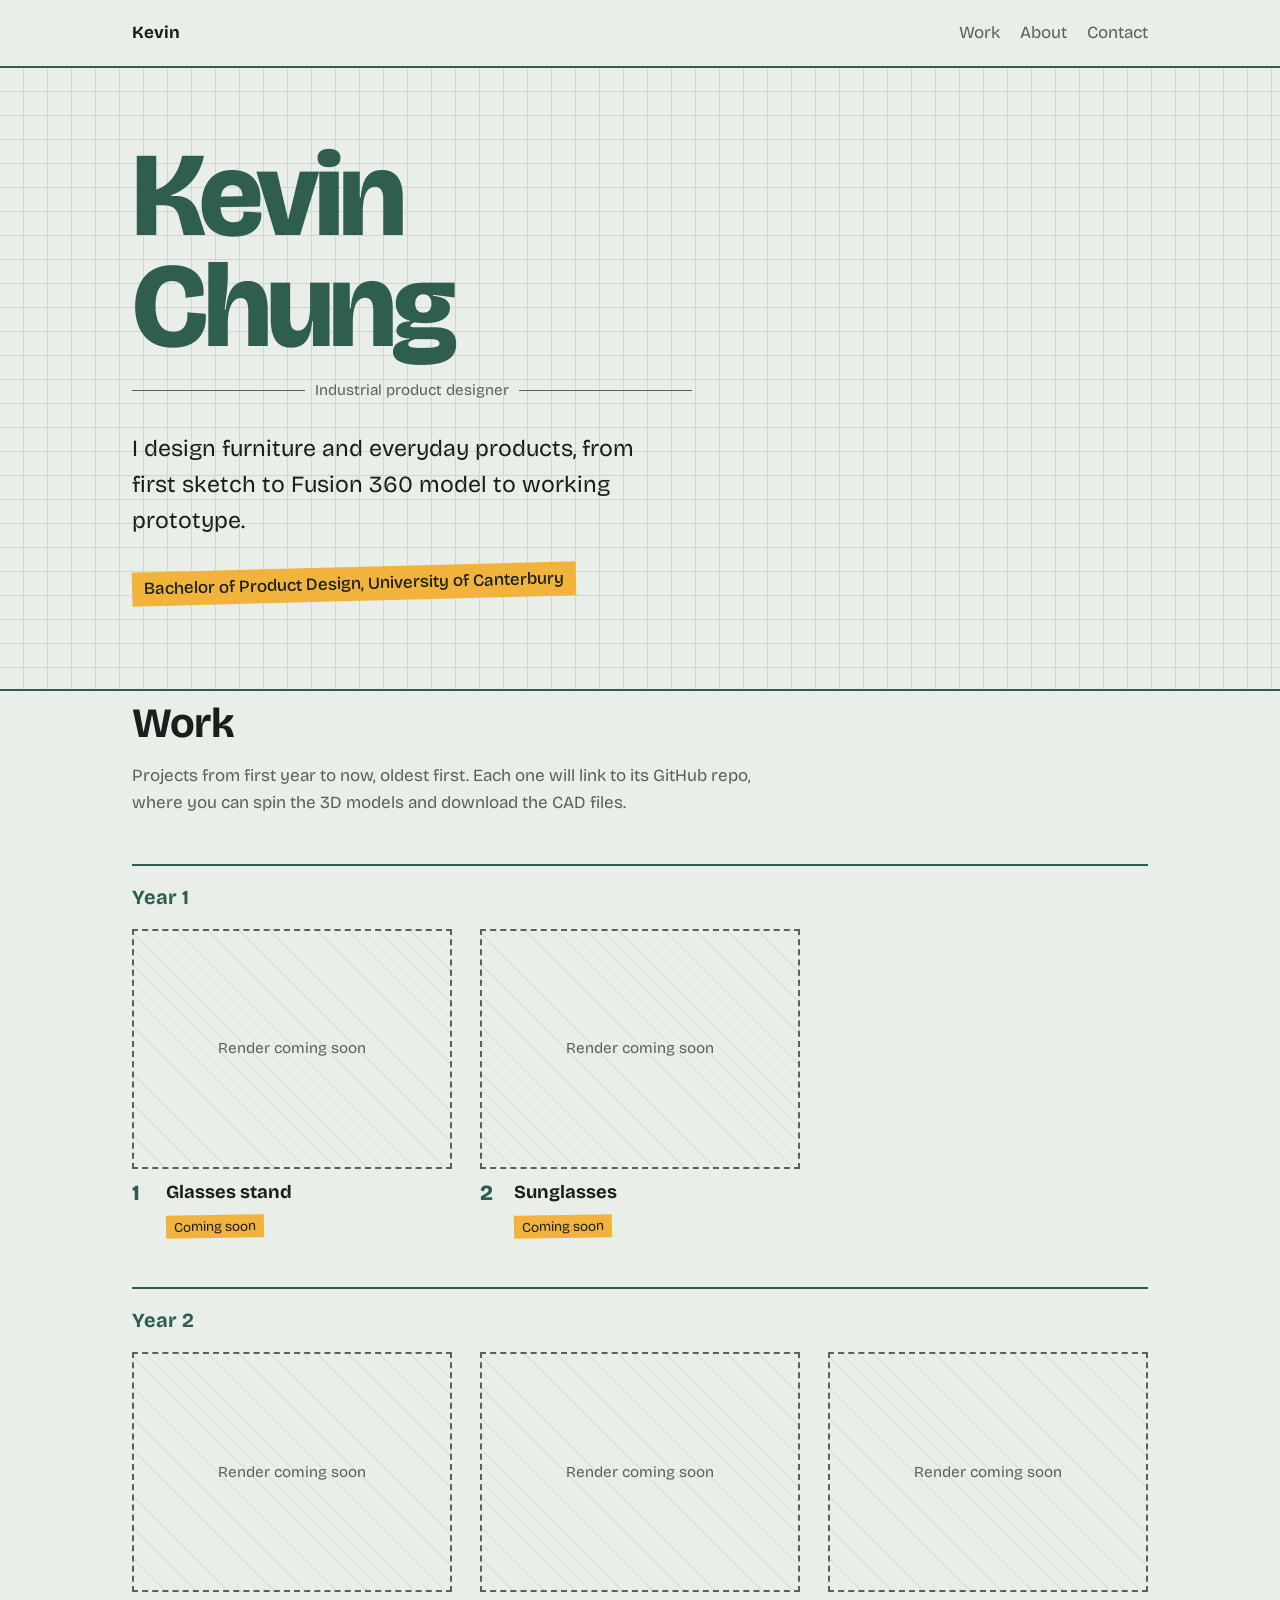
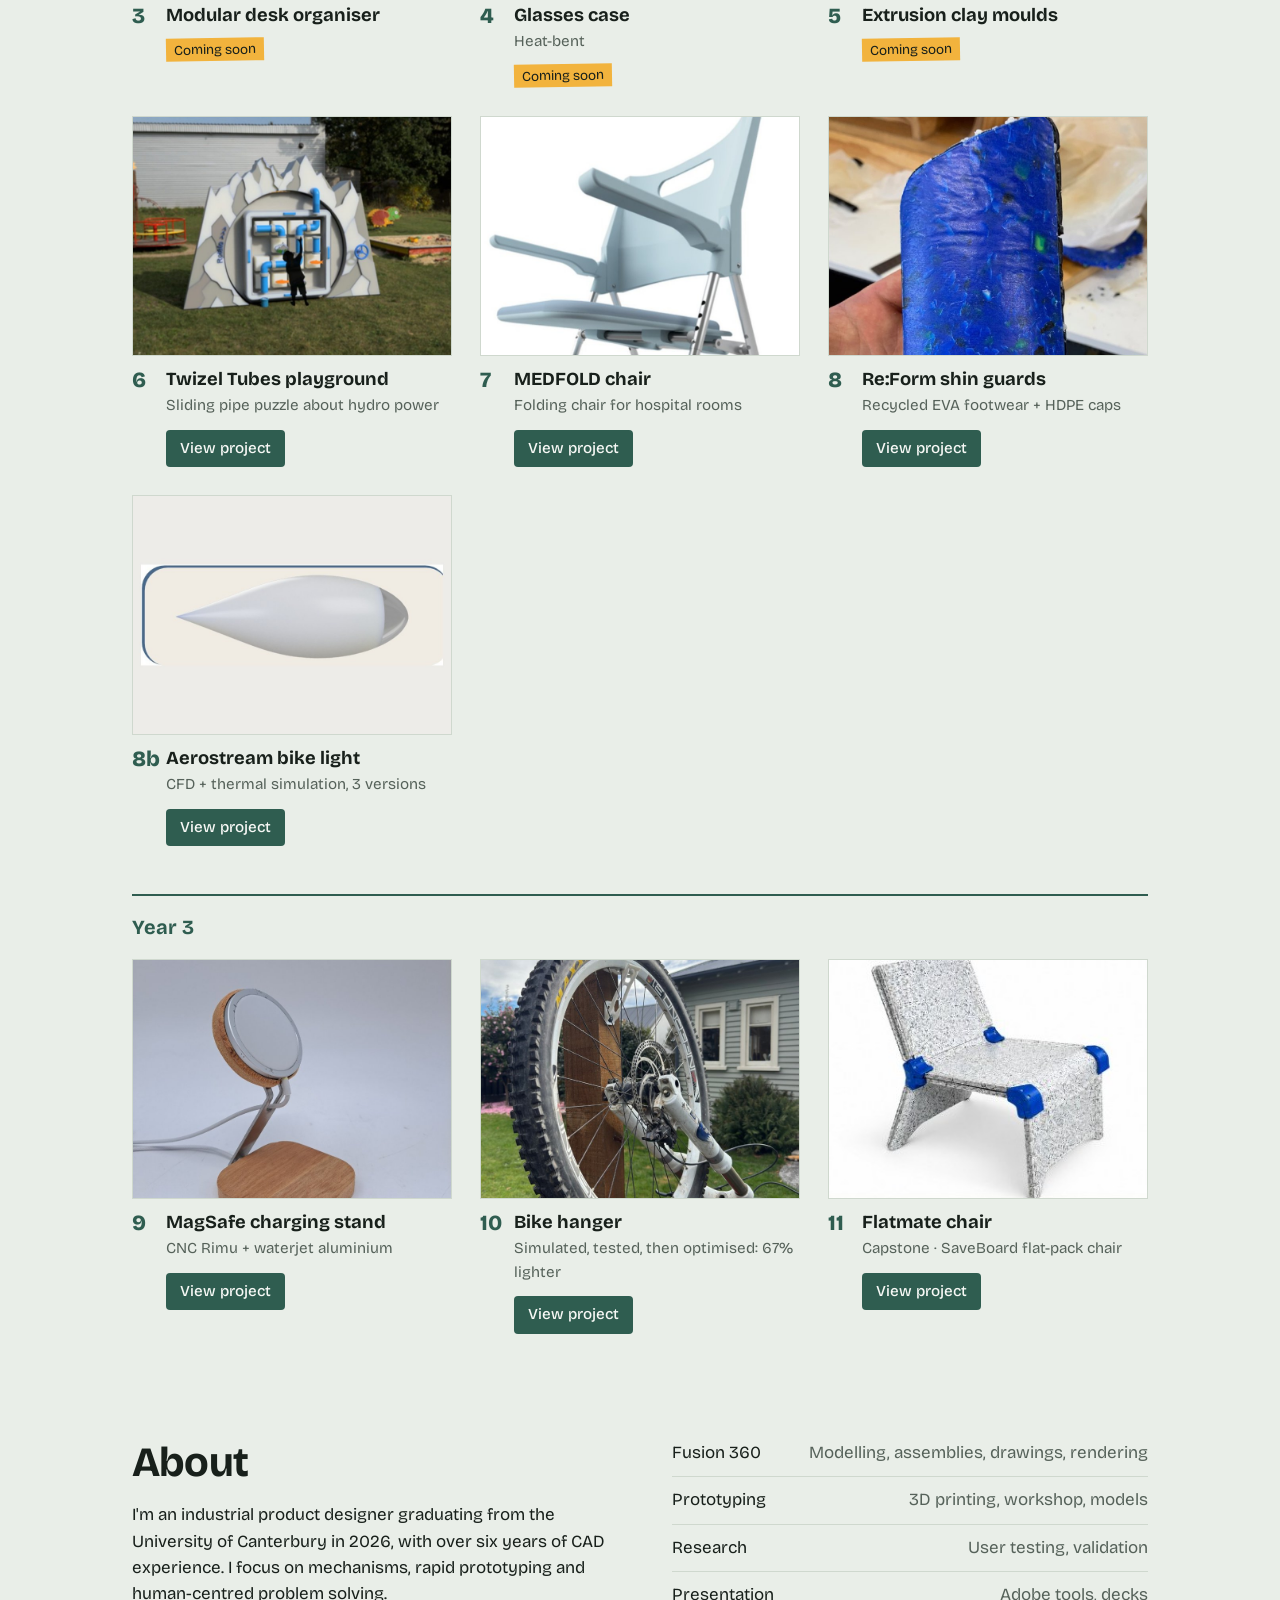
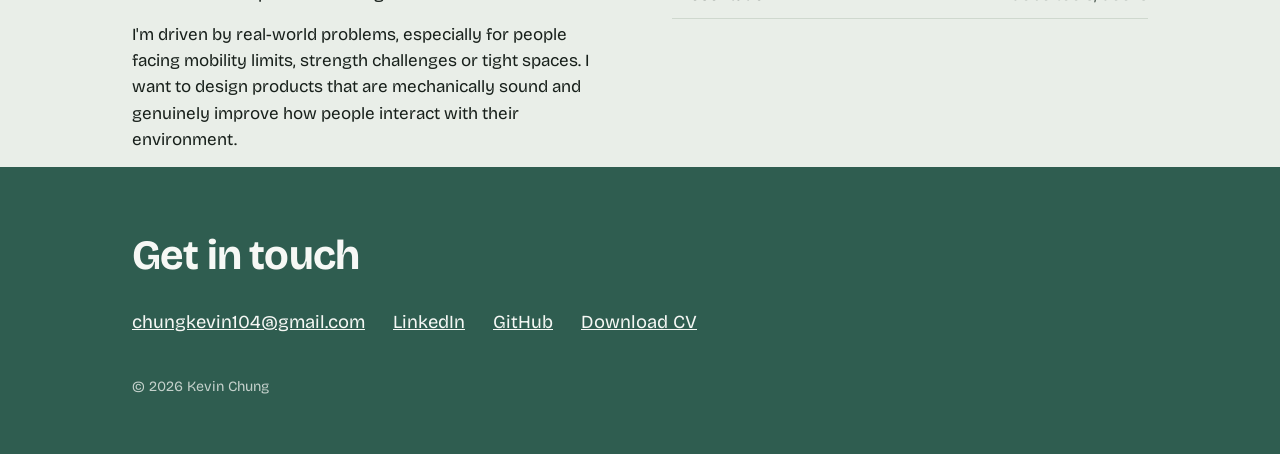
==== index.html @ 7829ff78 "Add Twizel Tubes playground project page Co-Authored-By: Claude Opus 5.5 <noreply@anthropic.com> Cla" ====
<!doctype html>
<html lang="en">
<head>
<meta charset="utf-8">
<meta name="viewport" content="width=device-width, initial-scale=1">
<title>Kevin — Product Design</title>
<meta name="description" content="Product design portfolio: furniture, prototyping and CAD work in Fusion 360.">
<link rel="preconnect" href="https://fonts.googleapis.com">
<link rel="preconnect" href="https://fonts.gstatic.com" crossorigin>
<link href="https://fonts.googleapis.com/css2?family=Bricolage+Grotesque:opsz,wght@12..96,400;12..96,500;12..96,700;12..96,800&display=swap" rel="stylesheet">
<style>
  :root {
    --mat: #e9eee8;        /* cutting-mat paper */
    --grid: #cfd8ce;       /* grid lines */
    --ink: #18201b;        /* text */
    --muted: #56625a;      /* secondary text */
    --green: #2f5d50;      /* cutting-mat green */
    --tape: #f2b33d;       /* masking-tape yellow */
    --surface: #f6f8f5;
  }
  @media (prefers-color-scheme: dark) {
    :root:not([data-theme="light"]) {
      --mat: #141a16; --grid: #253029; --ink: #e8eee8; --muted: #9aa89f;
      --green: #7fb8a5; --tape: #f2b33d; --surface: #1b231e;
    }
  }
  * { box-sizing: border-box; }
  html { scroll-behavior: smooth; }
  @media (prefers-reduced-motion: reduce) { html { scroll-behavior: auto; } }
  body {
    margin: 0; background: var(--mat); color: var(--ink);
    font-family: "Bricolage Grotesque", system-ui, sans-serif;
    font-size: 1.0625rem; line-height: 1.55;
  }
  a { color: inherit; }
  a:focus-visible { outline: 3px solid var(--tape); outline-offset: 3px; border-radius: 2px; }
  .wrap { max-width: 1080px; margin: 0 auto; padding: 0 16px; }
  @media (min-width: 700px) { .wrap { padding: 0 32px; } }

  /* Nav */
  nav { display: flex; justify-content: space-between; align-items: center; padding: 20px 0; }
  nav .name { font-weight: 700; text-decoration: none; }
  nav ul { list-style: none; display: flex; gap: 20px; margin: 0; padding: 0; }
  nav ul a { text-decoration: none; color: var(--muted); }
  nav ul a:hover { color: var(--ink); }

  /* Hero: the cutting mat */
  .hero {
    position: relative; padding: 72px 0 88px;
    background-image:
      linear-gradient(var(--grid) 1px, transparent 1px),
      linear-gradient(90deg, var(--grid) 1px, transparent 1px);
    background-size: 24px 24px;
    background-position: -1px -1px;
    border-block: 2px solid var(--green);
  }
  .hero h1 {
    font-size: clamp(3rem, 11vw, 7.5rem); font-weight: 800;
    line-height: .92; letter-spacing: -0.035em; margin: 0;
    color: var(--green);
  }
  .dim {
    display: flex; align-items: center; gap: 10px; margin: 18px 0 28px;
    color: var(--muted); font-size: .95rem; max-width: 560px;
  }
  .dim::before, .dim::after { content: ""; flex: 1; height: 1px; background: var(--muted); }
  .dim span { white-space: nowrap; }
  .hero p.lede { font-size: clamp(1.15rem, 2.4vw, 1.45rem); max-width: 34ch; margin: 0; }
  .tape {
    display: inline-block; background: var(--tape); color: #18201b;
    padding: 4px 12px; transform: rotate(-1.5deg); font-weight: 500;
    margin-top: 28px;
  }

  /* Projects */
  main > section { padding: 72px 0; }
  #about { padding-top: 96px; }
  h2 { font-size: clamp(1.8rem, 4vw, 2.6rem); letter-spacing: -0.02em; margin: 0 0 8px; }
  .intro { color: var(--muted); margin: 0 0 40px; max-width: 60ch; }
  .project {
    display: grid; gap: 24px; padding: 40px 0;
    border-top: 1px solid var(--grid);
  }
  @media (min-width: 760px) {
    .project { grid-template-columns: 1.3fr 1fr; gap: 48px; align-items: center; }
    .project:nth-child(even) .shot { order: 2; }
  }
  .shot {
    aspect-ratio: 4 / 3; border: 2px dashed var(--muted);
    display: grid; place-items: center; text-align: center;
    color: var(--muted); font-size: .95rem; padding: 16px;
    background: repeating-linear-gradient(45deg, transparent 0 10px, color-mix(in srgb, var(--grid) 55%, transparent) 10px 11px);
  }
  .shot img { width: 100%; height: 100%; object-fit: cover; display: block; }
  .shot.has-img { padding: 0; border: 1px solid var(--grid); background: none; display: block; }
  .card h4 a { text-decoration: none; }
  .card h4 a:hover { text-decoration: underline; }
  .project h3 { font-size: 1.6rem; margin: 0 0 6px; letter-spacing: -0.01em; }
  .meta { color: var(--muted); margin: 0 0 14px; font-size: .95rem; }
  .project p { margin: 0 0 18px; max-width: 48ch; }
  .tags { display: flex; flex-wrap: wrap; gap: 8px; margin: 0 0 22px; padding: 0; list-style: none; }
  .tags li { border: 1px solid var(--green); color: var(--green); padding: 2px 10px; border-radius: 999px; font-size: .875rem; }
  .btn {
    display: inline-block; text-decoration: none; font-weight: 500;
    background: var(--green); color: var(--surface); padding: 10px 18px; border-radius: 4px;
  }
  .btn:hover { filter: brightness(1.1); }

  /* Project grid */
  .year { font-size: 1.25rem; margin: 48px 0 16px; padding-top: 16px; border-top: 2px solid var(--green); color: var(--green); }
  .grid { display: grid; gap: 28px; grid-template-columns: repeat(auto-fill, minmax(240px, 1fr)); }
  .card .shot { aspect-ratio: 4 / 3; }
  .card-body { position: relative; padding: 12px 0 0 34px; }
  .num { position: absolute; left: 0; top: 12px; font-weight: 800; font-size: 1.35rem; line-height: 1.2; color: var(--green); }
  .card h4 { margin: 0; font-size: 1.15rem; line-height: 1.3; }
  .note { margin: 2px 0 0; color: var(--muted); font-size: .95rem; }
  .soon { display: inline-block; margin-top: 10px; font-size: .85rem; background: var(--tape); color: #18201b; padding: 1px 8px; transform: rotate(-1deg); }
  .card .btn { margin-top: 12px; padding: 7px 14px; font-size: .95rem; }

  /* About + contact */
  .about { display: grid; gap: 32px; }
  @media (min-width: 760px) { .about { grid-template-columns: 1fr 1fr; gap: 64px; } }
  .about p { max-width: 52ch; margin: 0 0 14px; }
  .skills { list-style: none; padding: 0; margin: 0; }
  .skills li { padding: 10px 0; border-bottom: 1px solid var(--grid); display: flex; justify-content: space-between; gap: 16px; }
  .skills li span:last-child { color: var(--muted); text-align: right; }
  footer { background: var(--green); color: var(--surface); padding: 56px 0; }
  footer h2 { color: var(--surface); }
  footer ul { list-style: none; padding: 0; margin: 20px 0 0; display: flex; flex-wrap: wrap; gap: 12px 28px; font-size: 1.15rem; }
  footer small { display: block; margin-top: 40px; opacity: .75; }
</style>
</head>
<body>

<header class="wrap">
  <nav aria-label="Main">
    <a class="name" href="#">Kevin</a>
    <ul>
      <li><a href="#work">Work</a></li>
      <li><a href="#about">About</a></li>
      <li><a href="#contact">Contact</a></li>
    </ul>
  </nav>
</header>

<div class="hero">
  <div class="wrap">
    <h1>Kevin<br>Chung</h1>
    <div class="dim" aria-hidden="true"><span>Industrial product designer</span></div>
    <p class="lede">I design furniture and everyday products, from first sketch to Fusion 360 model to working prototype.</p>
    <span class="tape">Bachelor of Product Design, University of Canterbury</span>
  </div>
</div>

<main>
  <section id="work" class="wrap">
    <h2>Work</h2>
    <p class="intro">Projects from first year to now, oldest first. Each one will link to its GitHub repo, where you can spin the 3D models and download the CAD files.</p>

    <h3 class="year">Year 1</h3>
    <div class="grid">
      <!-- Project 1: when ready, swap the placeholder for <img src="images/1.jpg" alt="..."> and the "soon" span for <a class="btn" href="https://github.com/leangymfusion/REPO">View on GitHub</a> -->
      <article class="card">
        <div class="shot">Render coming soon</div>
        <div class="card-body">
          <span class="num">1</span>
          <h4>Glasses stand</h4>
          <span class="soon">Coming soon</span>
        </div>
      </article>
      <!-- Project 2: when ready, swap the placeholder for <img src="images/2.jpg" alt="..."> and the "soon" span for <a class="btn" href="https://github.com/leangymfusion/REPO">View on GitHub</a> -->
      <article class="card">
        <div class="shot">Render coming soon</div>
        <div class="card-body">
          <span class="num">2</span>
          <h4>Sunglasses</h4>
          <span class="soon">Coming soon</span>
        </div>
      </article>
    </div>

    <h3 class="year">Year 2</h3>
    <div class="grid">
      <!-- Project 3: when ready, swap the placeholder for <img src="images/3.jpg" alt="..."> and the "soon" span for <a class="btn" href="https://github.com/leangymfusion/REPO">View on GitHub</a> -->
      <article class="card">
        <div class="shot">Render coming soon</div>
        <div class="card-body">
          <span class="num">3</span>
          <h4>Modular desk organiser</h4>
          <span class="soon">Coming soon</span>
        </div>
      </article>
      <!-- Project 4: when ready, swap the placeholder for <img src="images/4.jpg" alt="..."> and the "soon" span for <a class="btn" href="https://github.com/leangymfusion/REPO">View on GitHub</a> -->
      <article class="card">
        <div class="shot">Render coming soon</div>
        <div class="card-body">
          <span class="num">4</span>
          <h4>Glasses case</h4>
          <p class="note">Heat-bent</p>
          <span class="soon">Coming soon</span>
        </div>
      </article>
      <!-- Project 5: when ready, swap the placeholder for <img src="images/5.jpg" alt="..."> and the "soon" span for <a class="btn" href="https://github.com/leangymfusion/REPO">View on GitHub</a> -->
      <article class="card">
        <div class="shot">Render coming soon</div>
        <div class="card-body">
          <span class="num">5</span>
          <h4>Extrusion clay moulds</h4>
          <span class="soon">Coming soon</span>
        </div>
      </article>
      <!-- Project 6: when ready, swap the placeholder for <img src="images/6.jpg" alt="..."> and the "soon" span for <a class="btn" href="https://github.com/leangymfusion/REPO">View on GitHub</a> -->
      <article class="card">
        <a class="shot has-img" href="projects/playground/"><img src="projects/playground/images/card.jpg" alt="Twizel Tubes playground puzzle render" loading="lazy"></a>
        <div class="card-body">
          <span class="num">6</span>
          <h4><a href="projects/playground/">Twizel Tubes playground</a></h4>
          <p class="note">Sliding pipe puzzle about hydro power</p>
          <a class="btn" href="projects/playground/">View project</a>
        </div>
      </article>
      <!-- Project 7: when ready, swap the placeholder for <img src="images/7.jpg" alt="..."> and the "soon" span for <a class="btn" href="https://github.com/leangymfusion/REPO">View on GitHub</a> -->
      <article class="card">
        <a class="shot has-img" href="projects/medfold/"><img src="projects/medfold/images/card.jpg" alt="MEDFOLD folding chair render" loading="lazy"></a>
        <div class="card-body">
          <span class="num">7</span>
          <h4><a href="projects/medfold/">MEDFOLD chair</a></h4>
          <p class="note">Folding chair for hospital rooms</p>
          <a class="btn" href="projects/medfold/">View project</a>
        </div>
      </article>
      <!-- Project 8: when ready, swap the placeholder for <img src="images/8.jpg" alt="..."> and the "soon" span for <a class="btn" href="https://github.com/leangymfusion/REPO">View on GitHub</a> -->
      <article class="card">
        <a class="shot has-img" href="projects/shin-guards/"><img src="projects/shin-guards/images/card.jpg" alt="Recycled HDPE and EVA shin guard" loading="lazy"></a>
        <div class="card-body">
          <span class="num">8</span>
          <h4><a href="projects/shin-guards/">Re:Form shin guards</a></h4>
          <p class="note">Recycled EVA footwear + HDPE caps</p>
          <a class="btn" href="projects/shin-guards/">View project</a>
        </div>
      </article>
      <article class="card">
        <a class="shot has-img" href="projects/bike-light/"><img src="projects/bike-light/images/card.jpg" alt="Aerostream teardrop bike light render" loading="lazy"></a>
        <div class="card-body">
          <span class="num">8b</span>
          <h4><a href="projects/bike-light/">Aerostream bike light</a></h4>
          <p class="note">CFD + thermal simulation, 3 versions</p>
          <a class="btn" href="projects/bike-light/">View project</a>
        </div>
      </article>
    </div>

    <h3 class="year">Year 3</h3>
    <div class="grid">
      <!-- Project 9: when ready, swap the placeholder for <img src="images/9.jpg" alt="..."> and the "soon" span for <a class="btn" href="https://github.com/leangymfusion/REPO">View on GitHub</a> -->
      <article class="card">
        <a class="shot has-img" href="projects/magsafe-charger/"><img src="projects/magsafe-charger/images/card.jpg" alt="Rimu and aluminium MagSafe charging stand" loading="lazy"></a>
        <div class="card-body">
          <span class="num">9</span>
          <h4><a href="projects/magsafe-charger/">MagSafe charging stand</a></h4>
          <p class="note">CNC Rimu + waterjet aluminium</p>
          <a class="btn" href="projects/magsafe-charger/">View project</a>
        </div>
      </article>
      <!-- Project 10: when ready, swap the placeholder for <img src="images/10.jpg" alt="..."> and the "soon" span for <a class="btn" href="https://github.com/leangymfusion/REPO">View on GitHub</a> -->
      <article class="card">
        <a class="shot has-img" href="projects/bike-hanger/"><img src="projects/bike-hanger/images/card.jpg" alt="Optimised 3D-printed bike hanger holding a mountain bike wheel" loading="lazy"></a>
        <div class="card-body">
          <span class="num">10</span>
          <h4><a href="projects/bike-hanger/">Bike hanger</a></h4>
          <p class="note">Simulated, tested, then optimised: 67% lighter</p>
          <a class="btn" href="projects/bike-hanger/">View project</a>
        </div>
      </article>
      <!-- Project 11: when ready, swap the placeholder for <img src="images/11.jpg" alt="..."> and the "soon" span for <a class="btn" href="https://github.com/leangymfusion/REPO">View on GitHub</a> -->
      <article class="card">
        <a class="shot has-img" href="projects/flatmate/"><img src="projects/flatmate/images/card.jpg" alt="Flatmate chair 3D model" loading="lazy"></a>
        <div class="card-body">
          <span class="num">11</span>
          <h4><a href="projects/flatmate/">Flatmate chair</a></h4>
          <p class="note">Capstone · SaveBoard flat-pack chair</p>
          <a class="btn" href="projects/flatmate/">View project</a>
        </div>
      </article>
    </div>
  </section>

  <section id="about" class="wrap">
    <div class="about">
      <div>
        <h2>About</h2>
        <p>I'm an industrial product designer graduating from the University of Canterbury in 2026, with over six years of CAD experience. I focus on mechanisms, rapid prototyping and human-centred problem solving.</p>
        <p>I'm driven by real-world problems, especially for people facing mobility limits, strength challenges or tight spaces. I want to design products that are mechanically sound and genuinely improve how people interact with their environment.</p>
      </div>
      <ul class="skills" aria-label="Skills">
        <li><span>Fusion 360</span><span>Modelling, assemblies, drawings, rendering</span></li>
        <li><span>Prototyping</span><span>3D printing, workshop, models</span></li>
        <li><span>Research</span><span>User testing, validation</span></li>
        <li><span>Presentation</span><span>Adobe tools, decks</span></li>
      </ul>
    </div>
  </section>
</main>

<footer id="contact">
  <div class="wrap">
    <h2>Get in touch</h2>
    <ul>
      <li><a href="mailto:chungkevin104@gmail.com">chungkevin104@gmail.com</a></li>
      <li><a href="https://www.linkedin.com/in/kevin-chung104">LinkedIn</a></li>
      <li><a href="https://github.com/leangymfusion">GitHub</a></li>
      <li><a href="cv.pdf">Download CV</a></li>
    </ul>
    <small>© 2026 Kevin Chung</small>
  </div>
</footer>

</body>
</html>
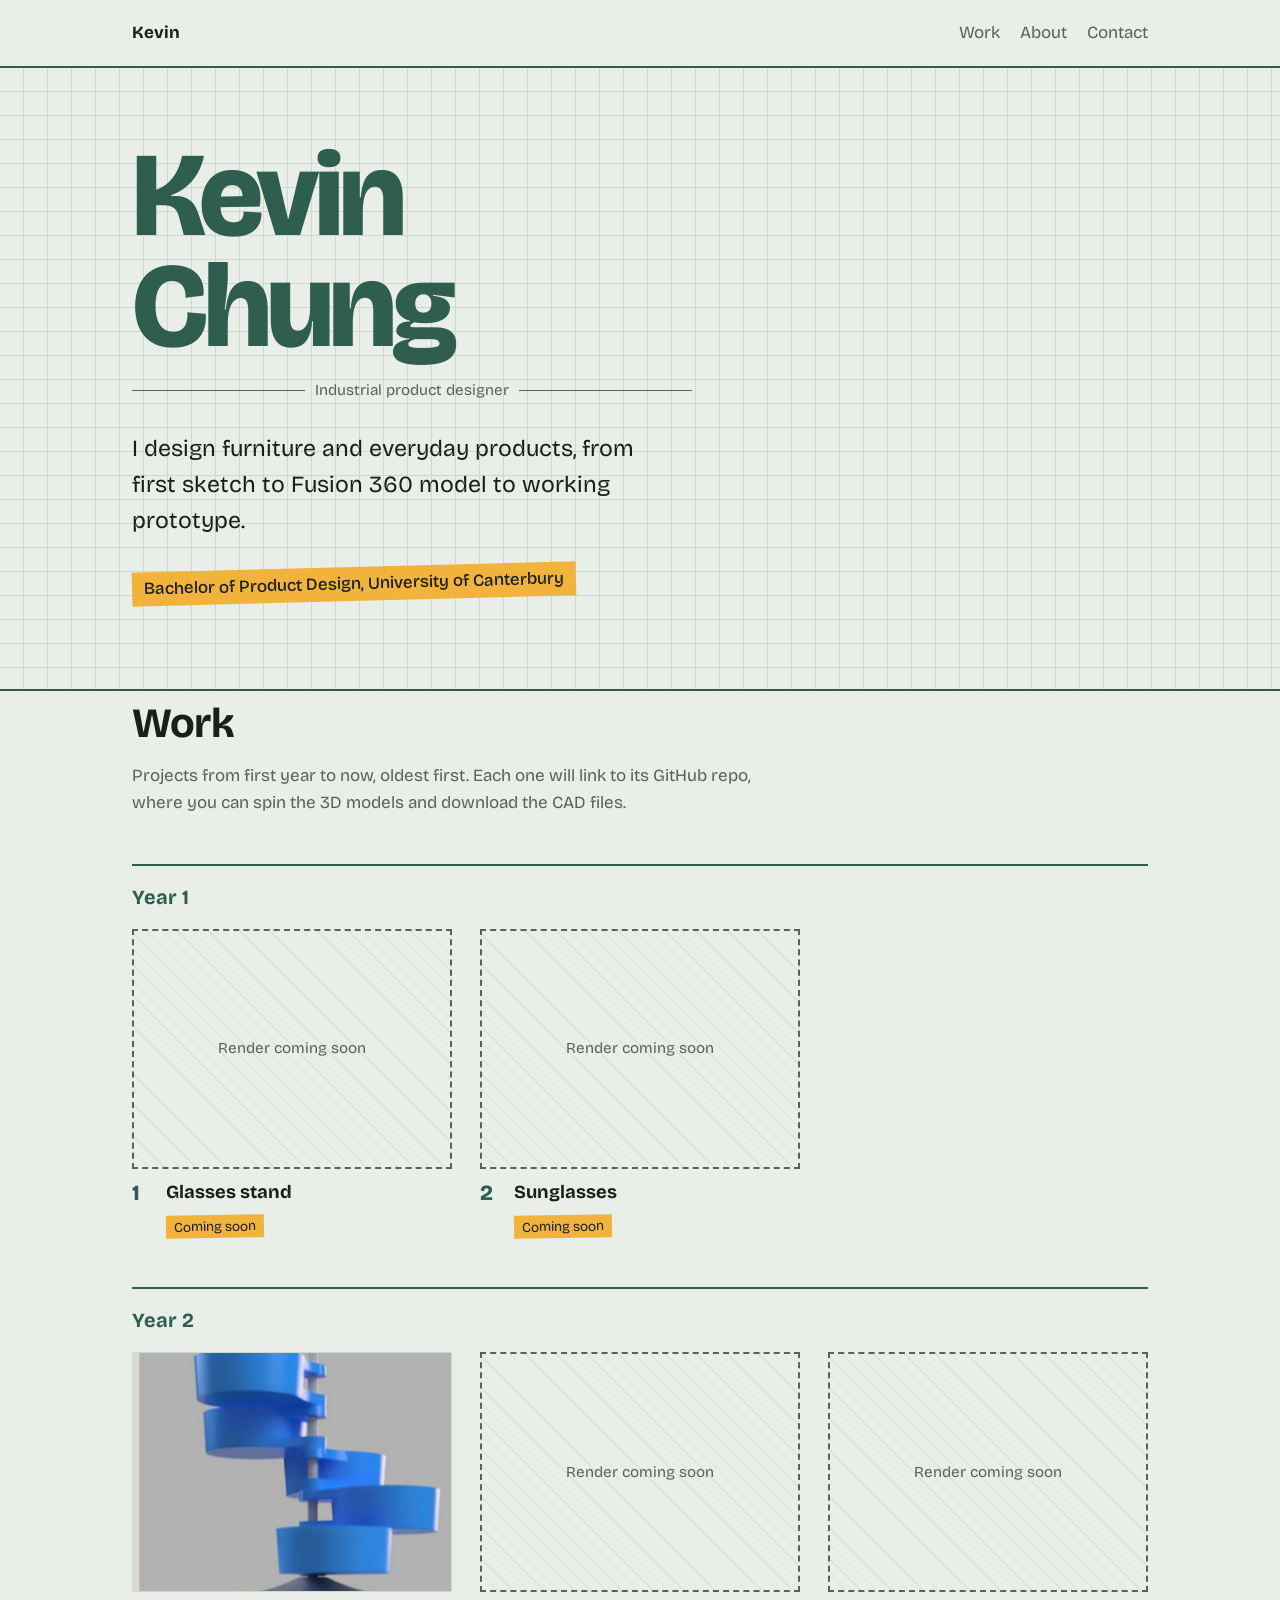
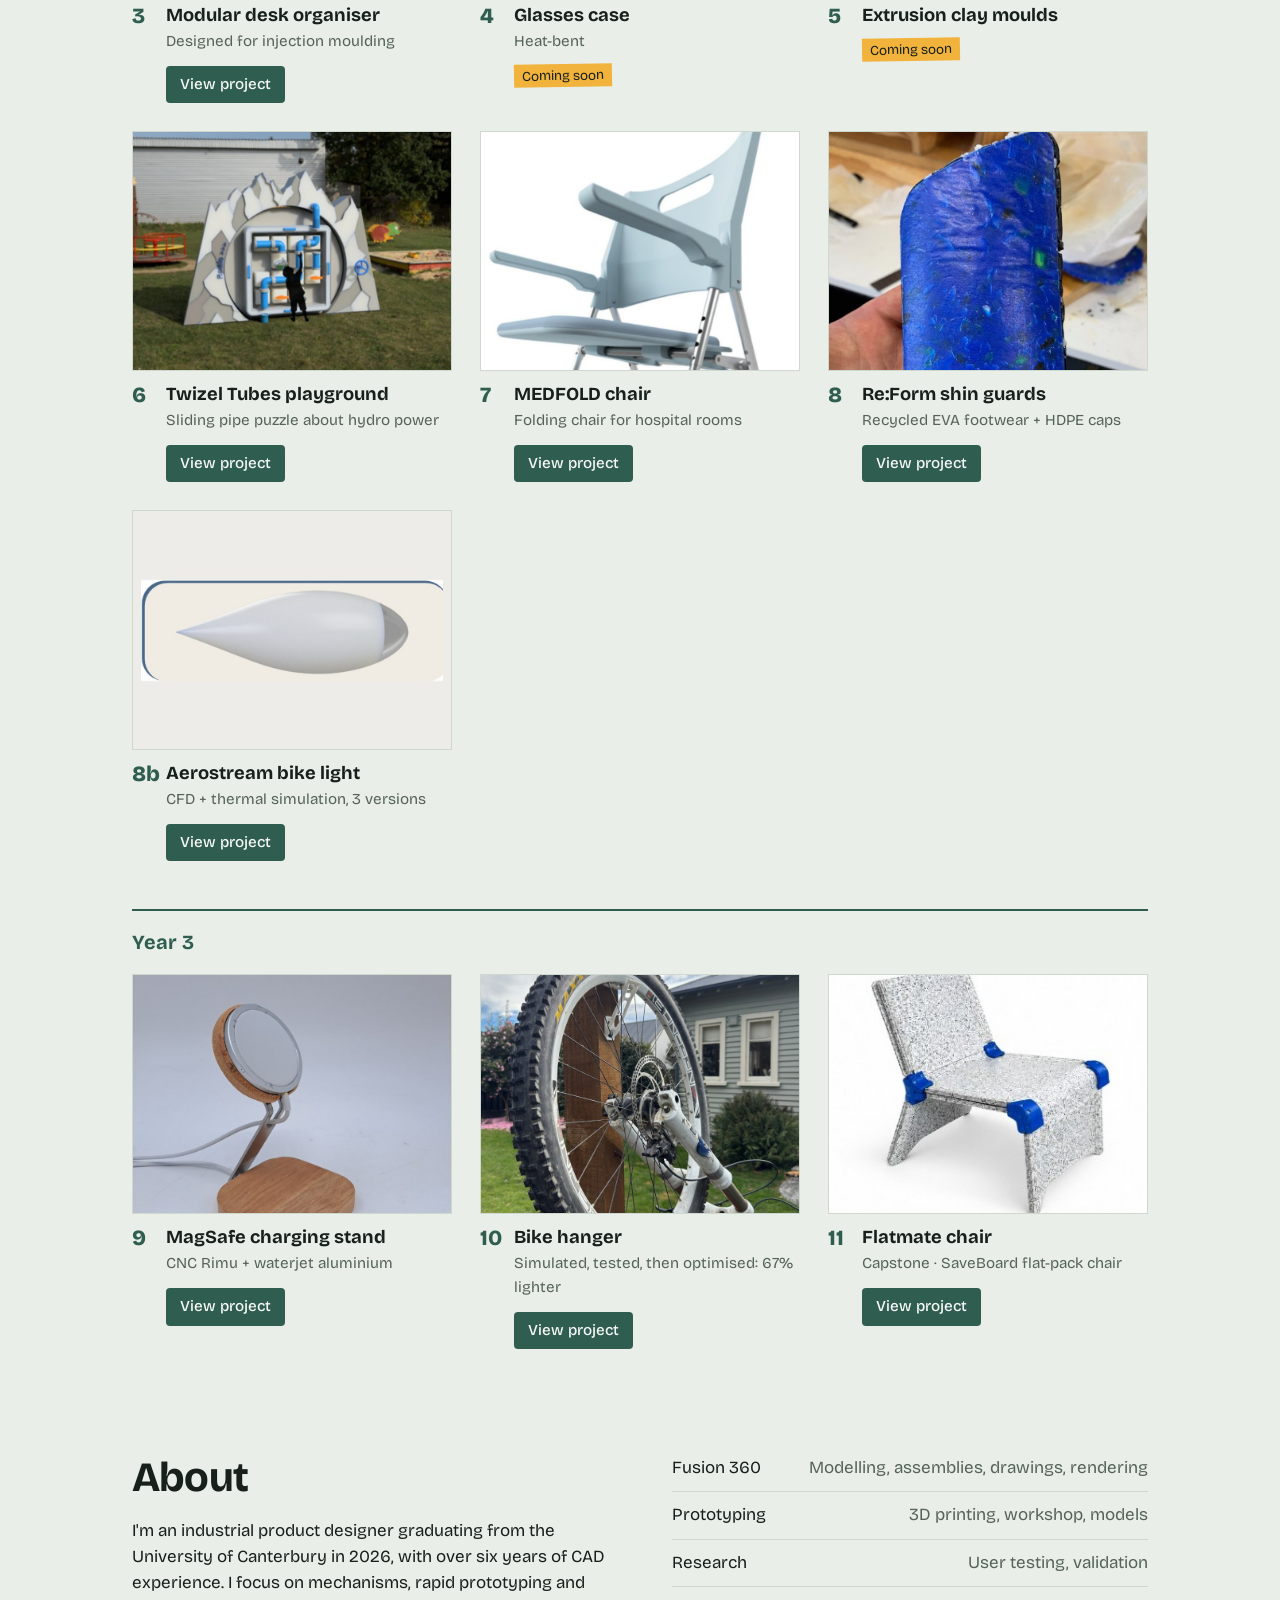
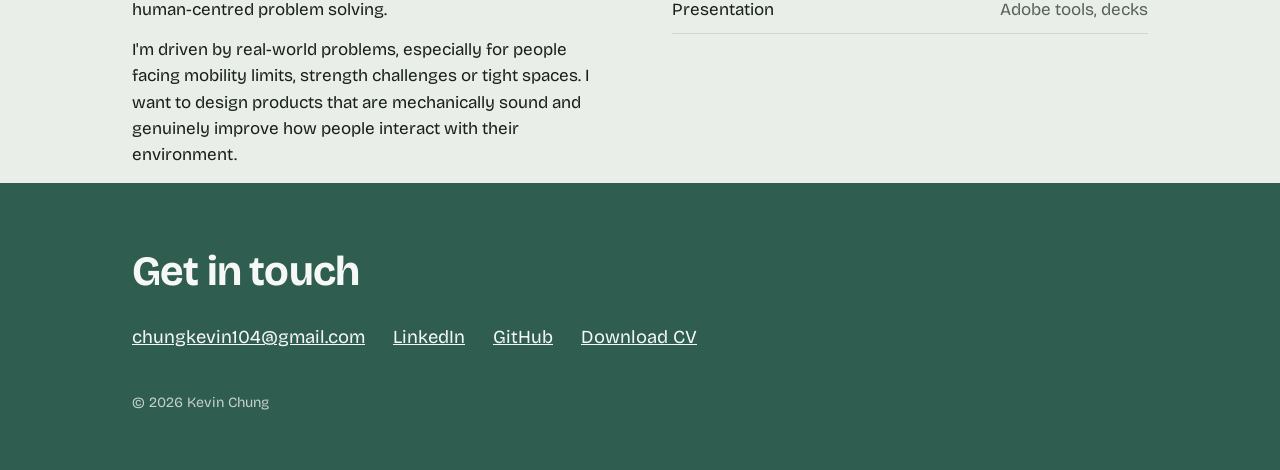
==== commit 158ff649: "Add modular desk organiser project page Co-Authored-By: Claude Opus 5.5 <noreply@anthropic.com> Clau" ====
--- a/index.html
+++ b/index.html
@@ -183,11 +183,12 @@
     <div class="grid">
       <!-- Project 3: when ready, swap the placeholder for <img src="images/3.jpg" alt="..."> and the "soon" span for <a class="btn" href="https://github.com/leangymfusion/REPO">View on GitHub</a> -->
       <article class="card">
-        <div class="shot">Render coming soon</div>
+        <a class="shot has-img" href="projects/desk-organiser/"><img src="projects/desk-organiser/images/card.jpg" alt="Blue rotating cup desk organiser render" loading="lazy"></a>
         <div class="card-body">
           <span class="num">3</span>
-          <h4>Modular desk organiser</h4>
-          <span class="soon">Coming soon</span>
+          <h4><a href="projects/desk-organiser/">Modular desk organiser</a></h4>
+          <p class="note">Designed for injection moulding</p>
+          <a class="btn" href="projects/desk-organiser/">View project</a>
         </div>
       </article>
       <!-- Project 4: when ready, swap the placeholder for <img src="images/4.jpg" alt="..."> and the "soon" span for <a class="btn" href="https://github.com/leangymfusion/REPO">View on GitHub</a> -->
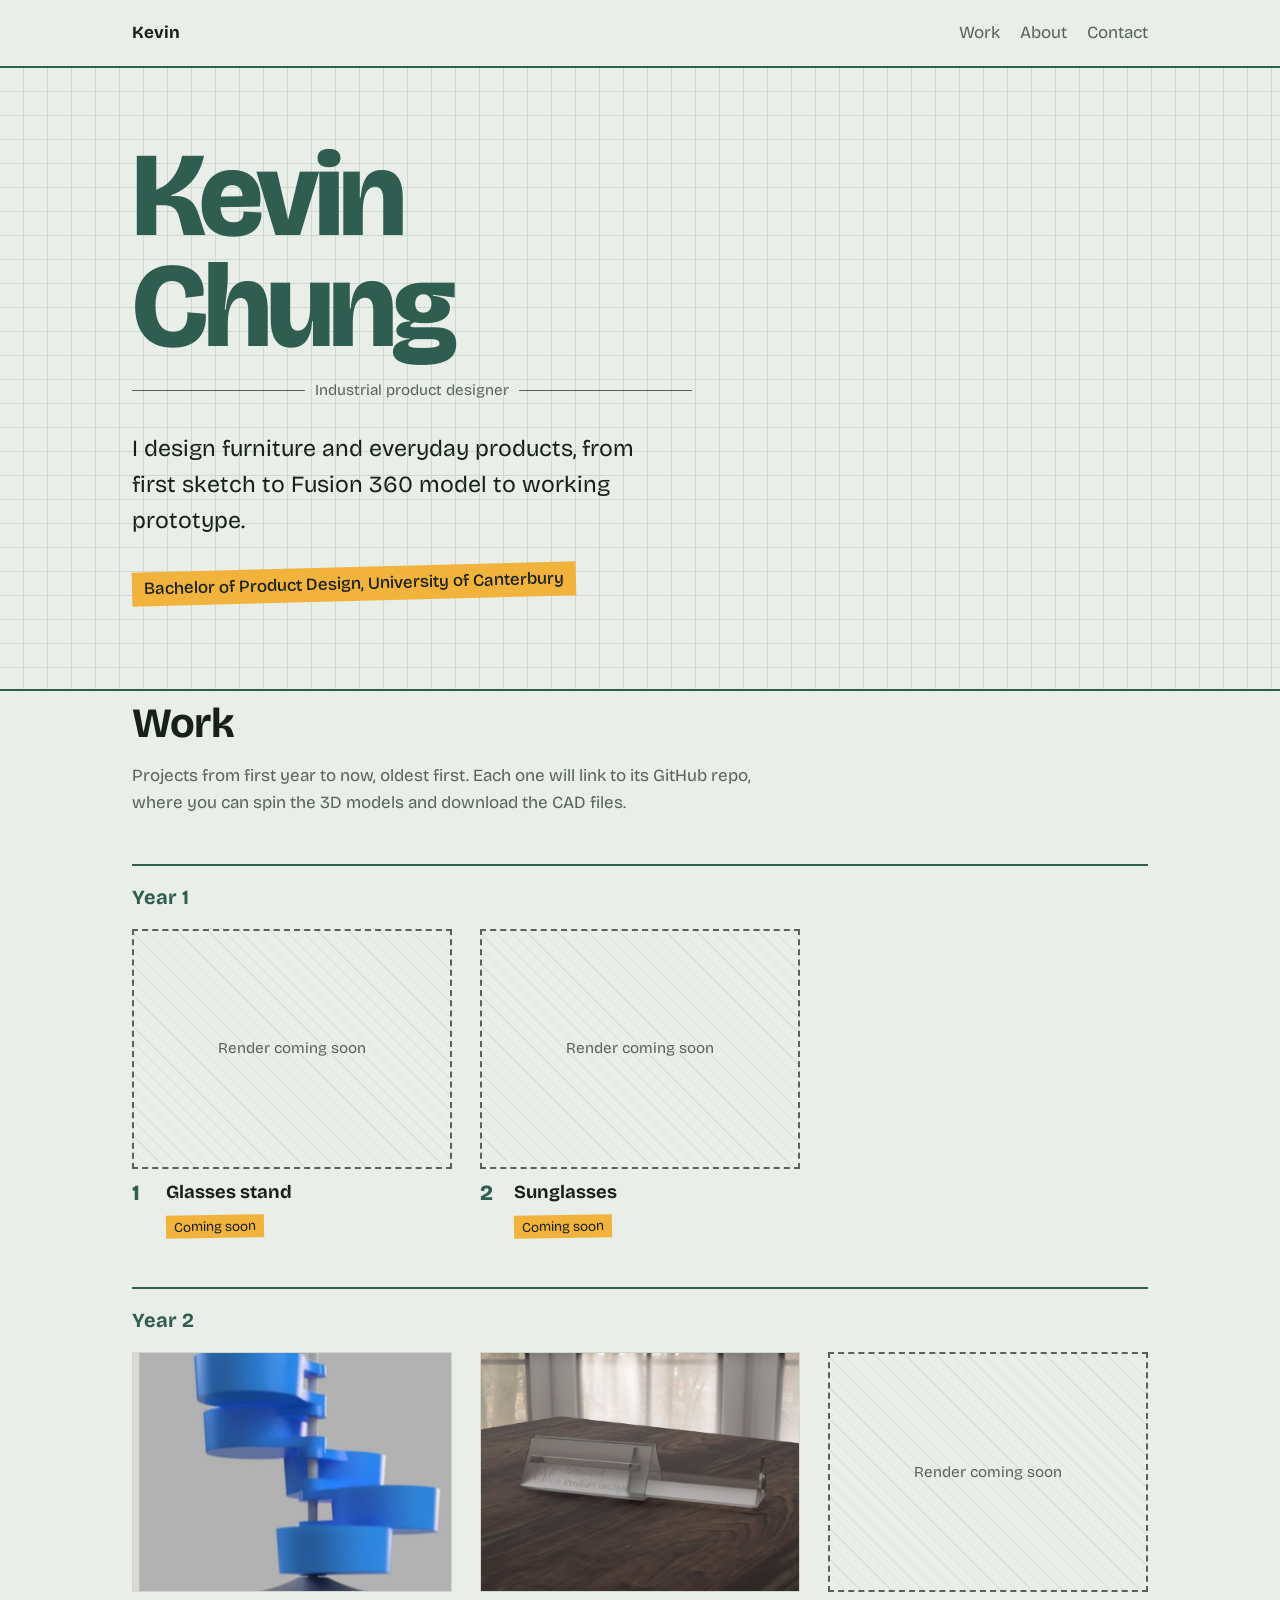
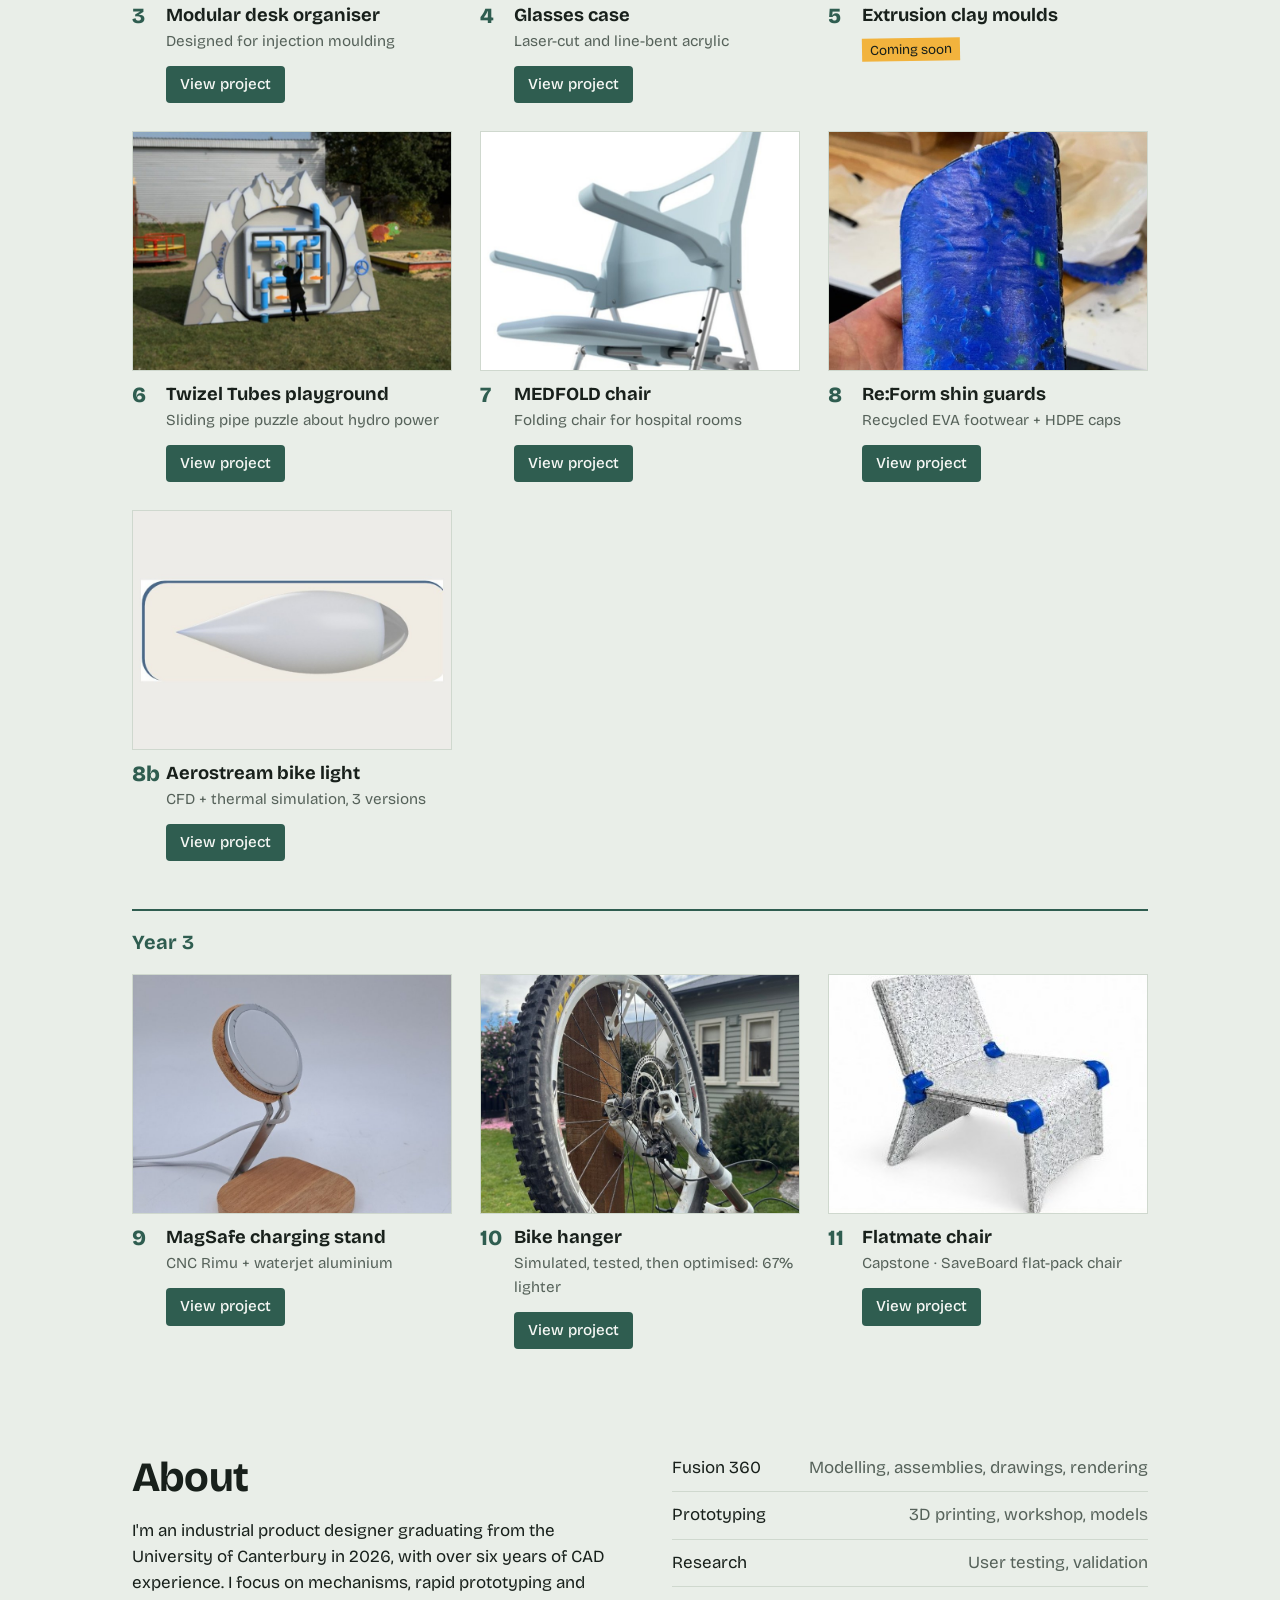
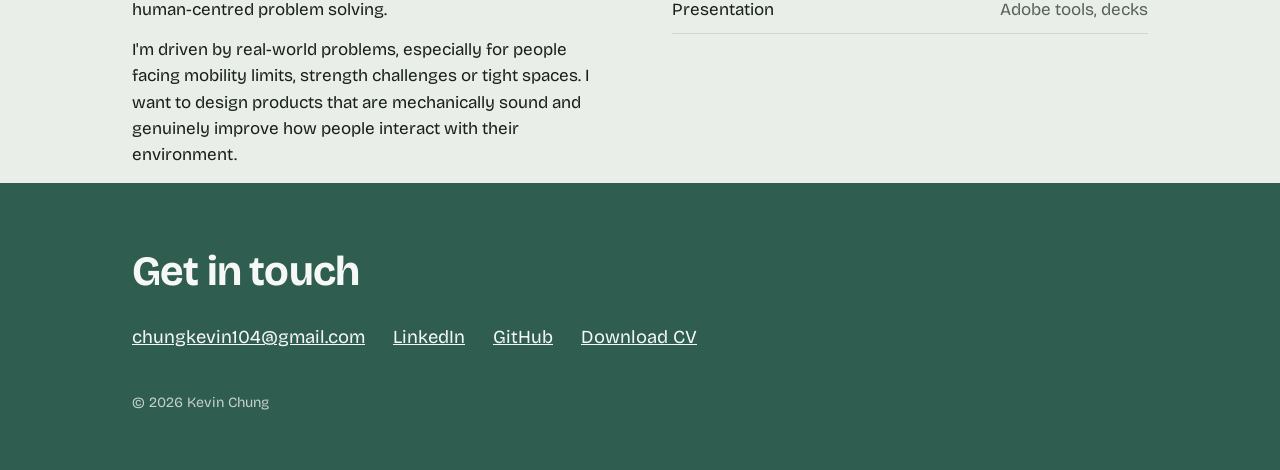
==== commit c1fb7a40: "Add glasses case project page Co-Authored-By: Claude Opus 5.5 <noreply@anthropic.com> Claude-Session" ====
--- a/index.html
+++ b/index.html
@@ -193,12 +193,12 @@
       </article>
       <!-- Project 4: when ready, swap the placeholder for <img src="images/4.jpg" alt="..."> and the "soon" span for <a class="btn" href="https://github.com/leangymfusion/REPO">View on GitHub</a> -->
       <article class="card">
-        <div class="shot">Render coming soon</div>
+        <a class="shot has-img" href="projects/glasses-case/"><img src="projects/glasses-case/images/card.jpg" alt="Clear acrylic telescopic glasses case render" loading="lazy"></a>
         <div class="card-body">
           <span class="num">4</span>
-          <h4>Glasses case</h4>
-          <p class="note">Heat-bent</p>
-          <span class="soon">Coming soon</span>
+          <h4><a href="projects/glasses-case/">Glasses case</a></h4>
+          <p class="note">Laser-cut and line-bent acrylic</p>
+          <a class="btn" href="projects/glasses-case/">View project</a>
         </div>
       </article>
       <!-- Project 5: when ready, swap the placeholder for <img src="images/5.jpg" alt="..."> and the "soon" span for <a class="btn" href="https://github.com/leangymfusion/REPO">View on GitHub</a> -->
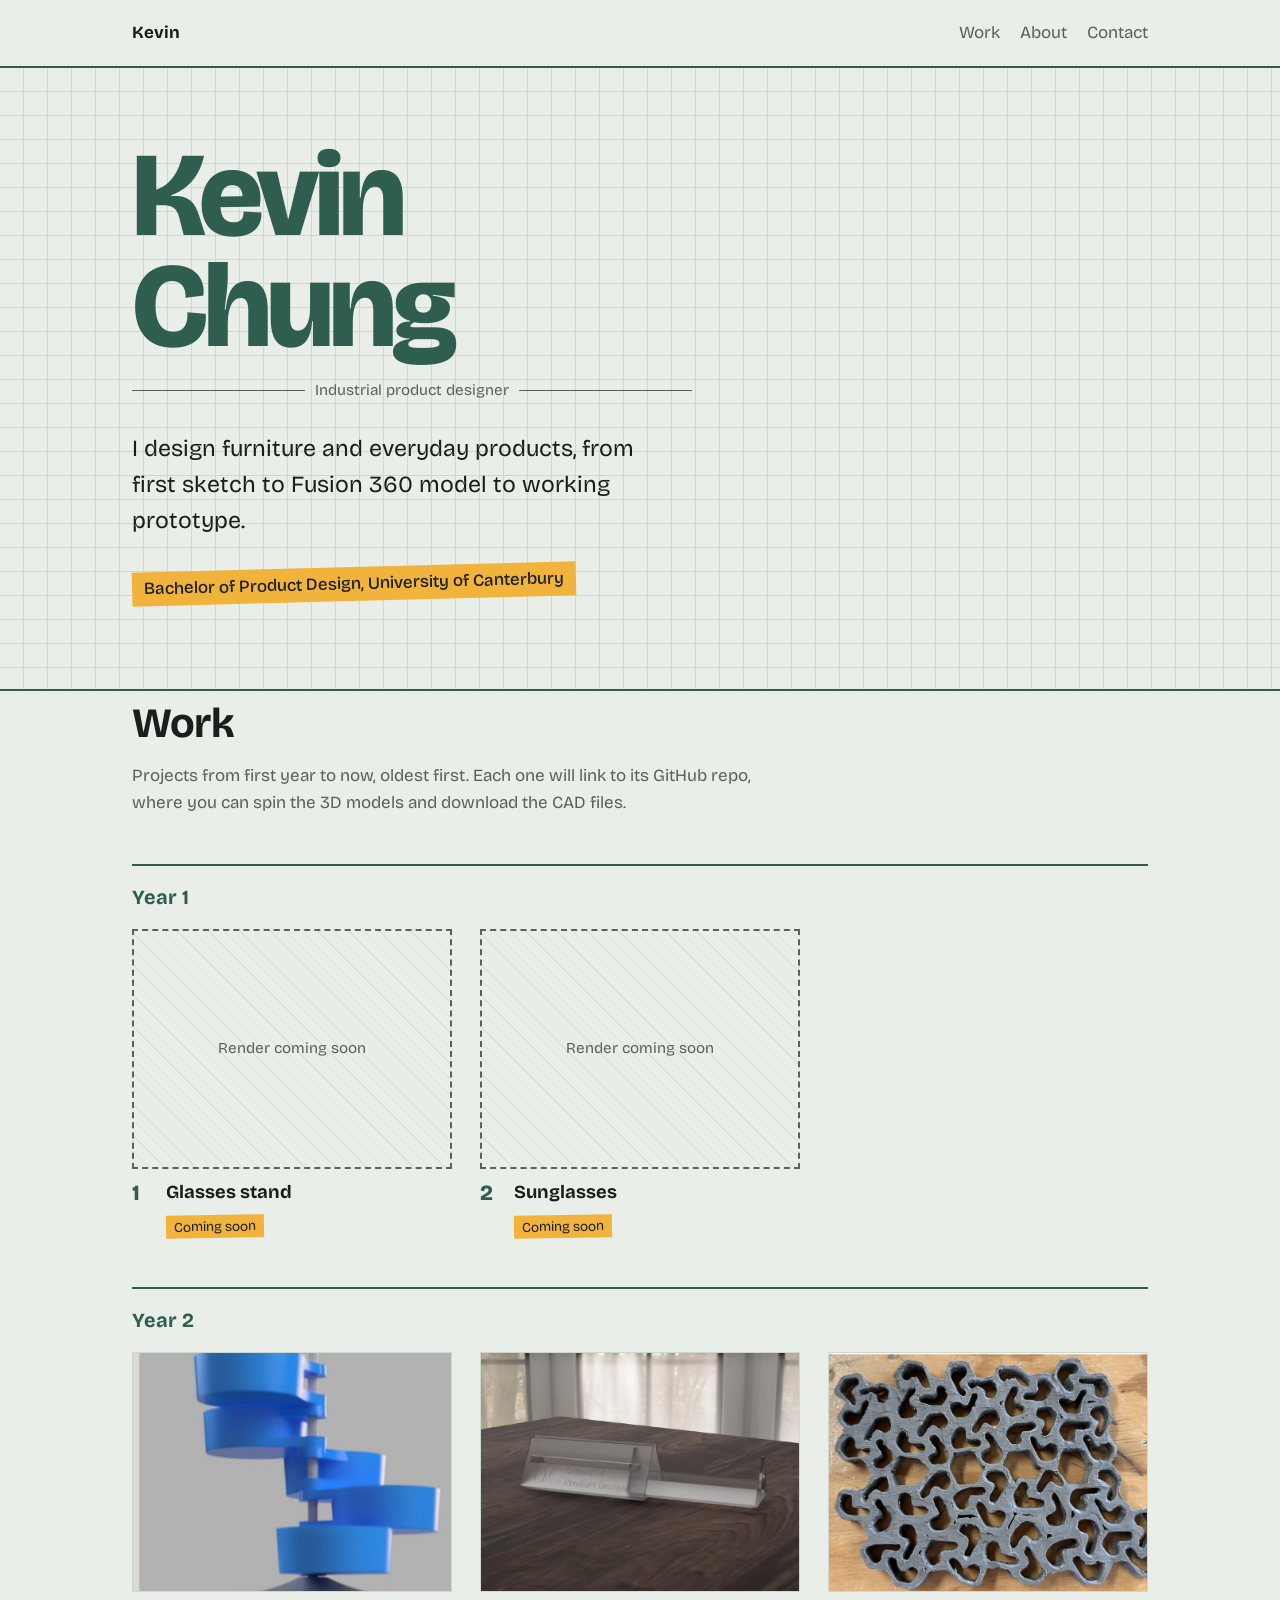
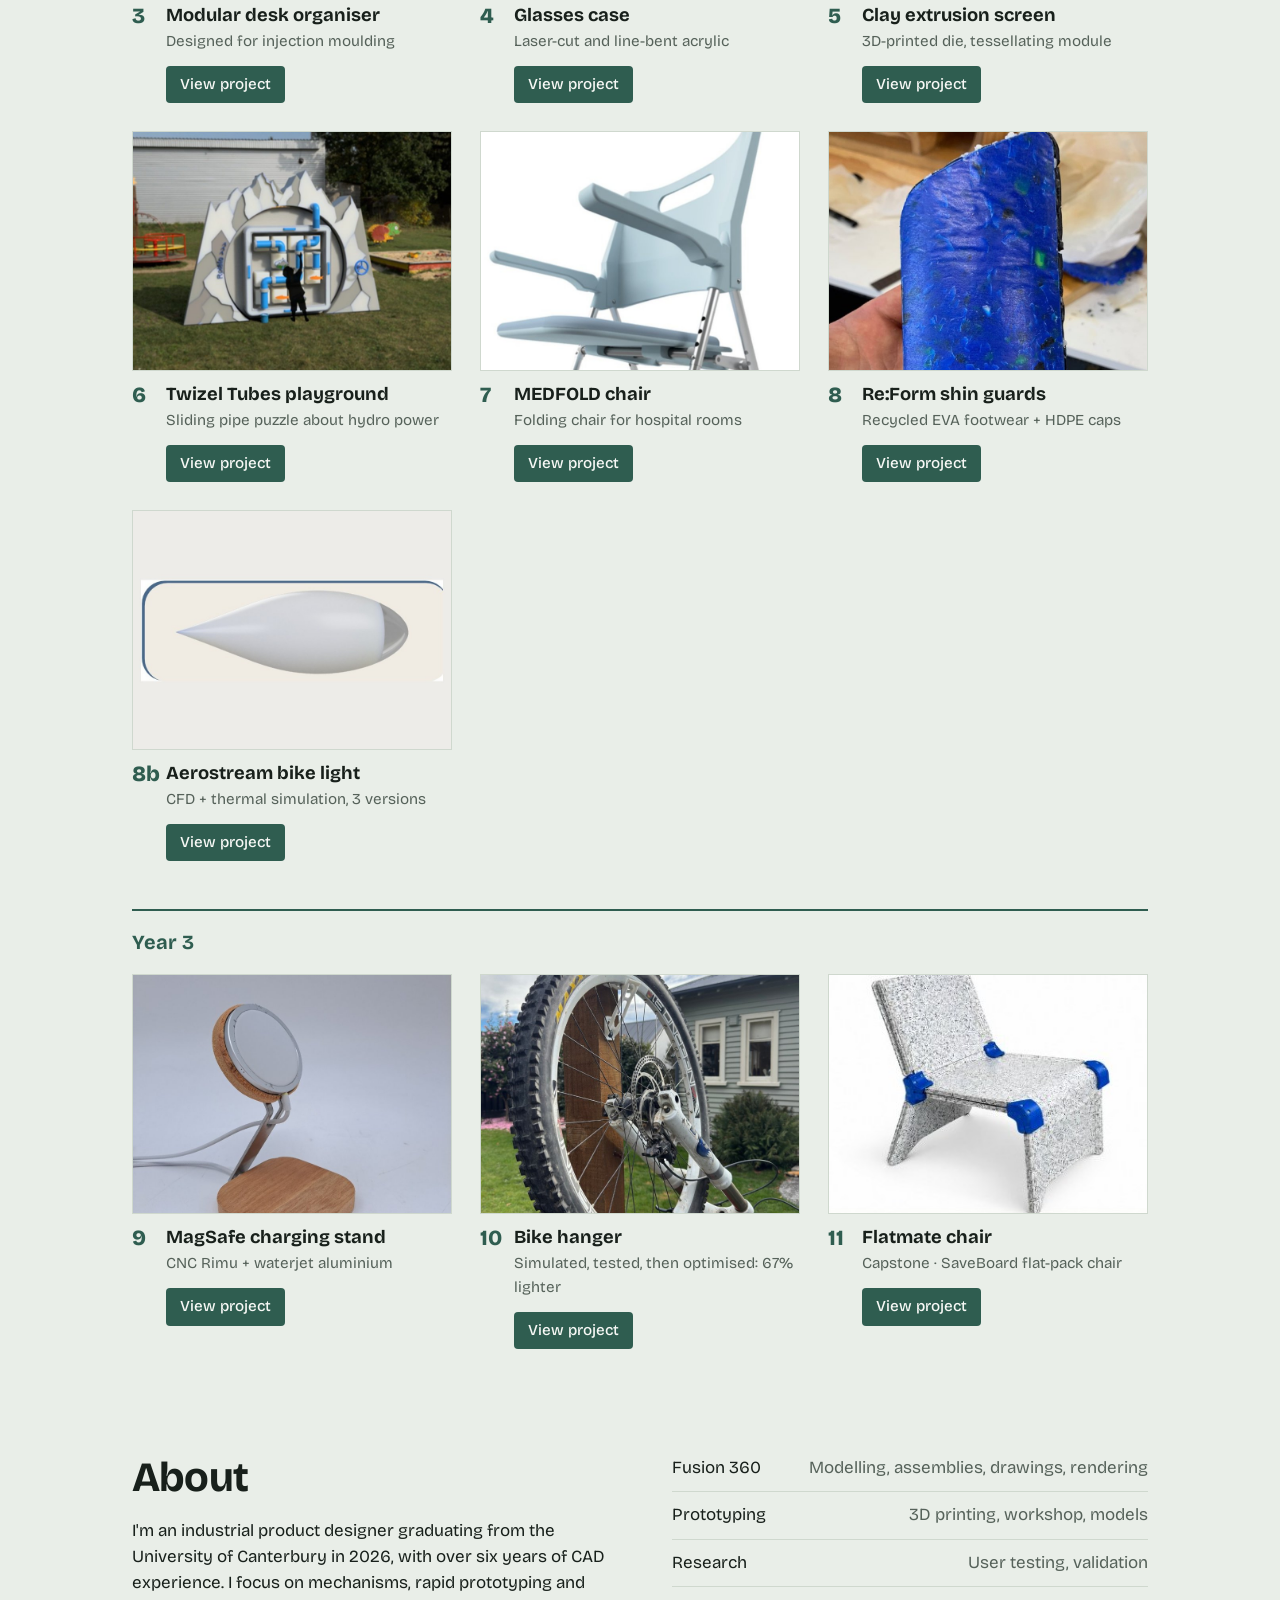
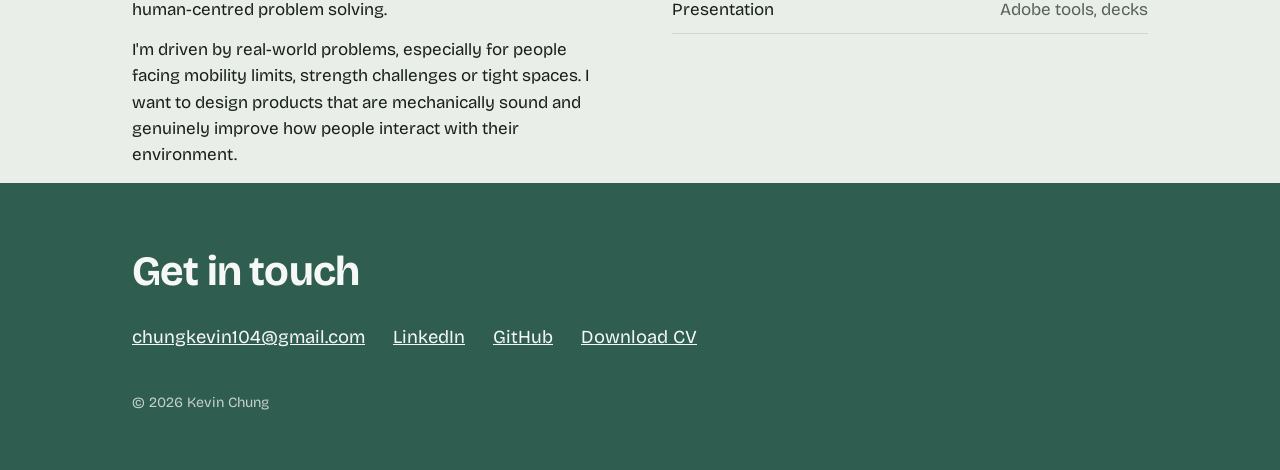
==== commit 4e3c5441: "Add clay extrusion screen project page Co-Authored-By: Claude Opus 5.5 <noreply@anthropic.com> Claud" ====
--- a/index.html
+++ b/index.html
@@ -203,11 +203,12 @@
       </article>
       <!-- Project 5: when ready, swap the placeholder for <img src="images/5.jpg" alt="..."> and the "soon" span for <a class="btn" href="https://github.com/leangymfusion/REPO">View on GitHub</a> -->
       <article class="card">
-        <div class="shot">Render coming soon</div>
+        <a class="shot has-img" href="projects/extrusion/"><img src="projects/extrusion/images/card.jpg" alt="Extruded clay modules assembled into a panel" loading="lazy"></a>
         <div class="card-body">
           <span class="num">5</span>
-          <h4>Extrusion clay moulds</h4>
-          <span class="soon">Coming soon</span>
+          <h4><a href="projects/extrusion/">Clay extrusion screen</a></h4>
+          <p class="note">3D-printed die, tessellating module</p>
+          <a class="btn" href="projects/extrusion/">View project</a>
         </div>
       </article>
       <!-- Project 6: when ready, swap the placeholder for <img src="images/6.jpg" alt="..."> and the "soon" span for <a class="btn" href="https://github.com/leangymfusion/REPO">View on GitHub</a> -->
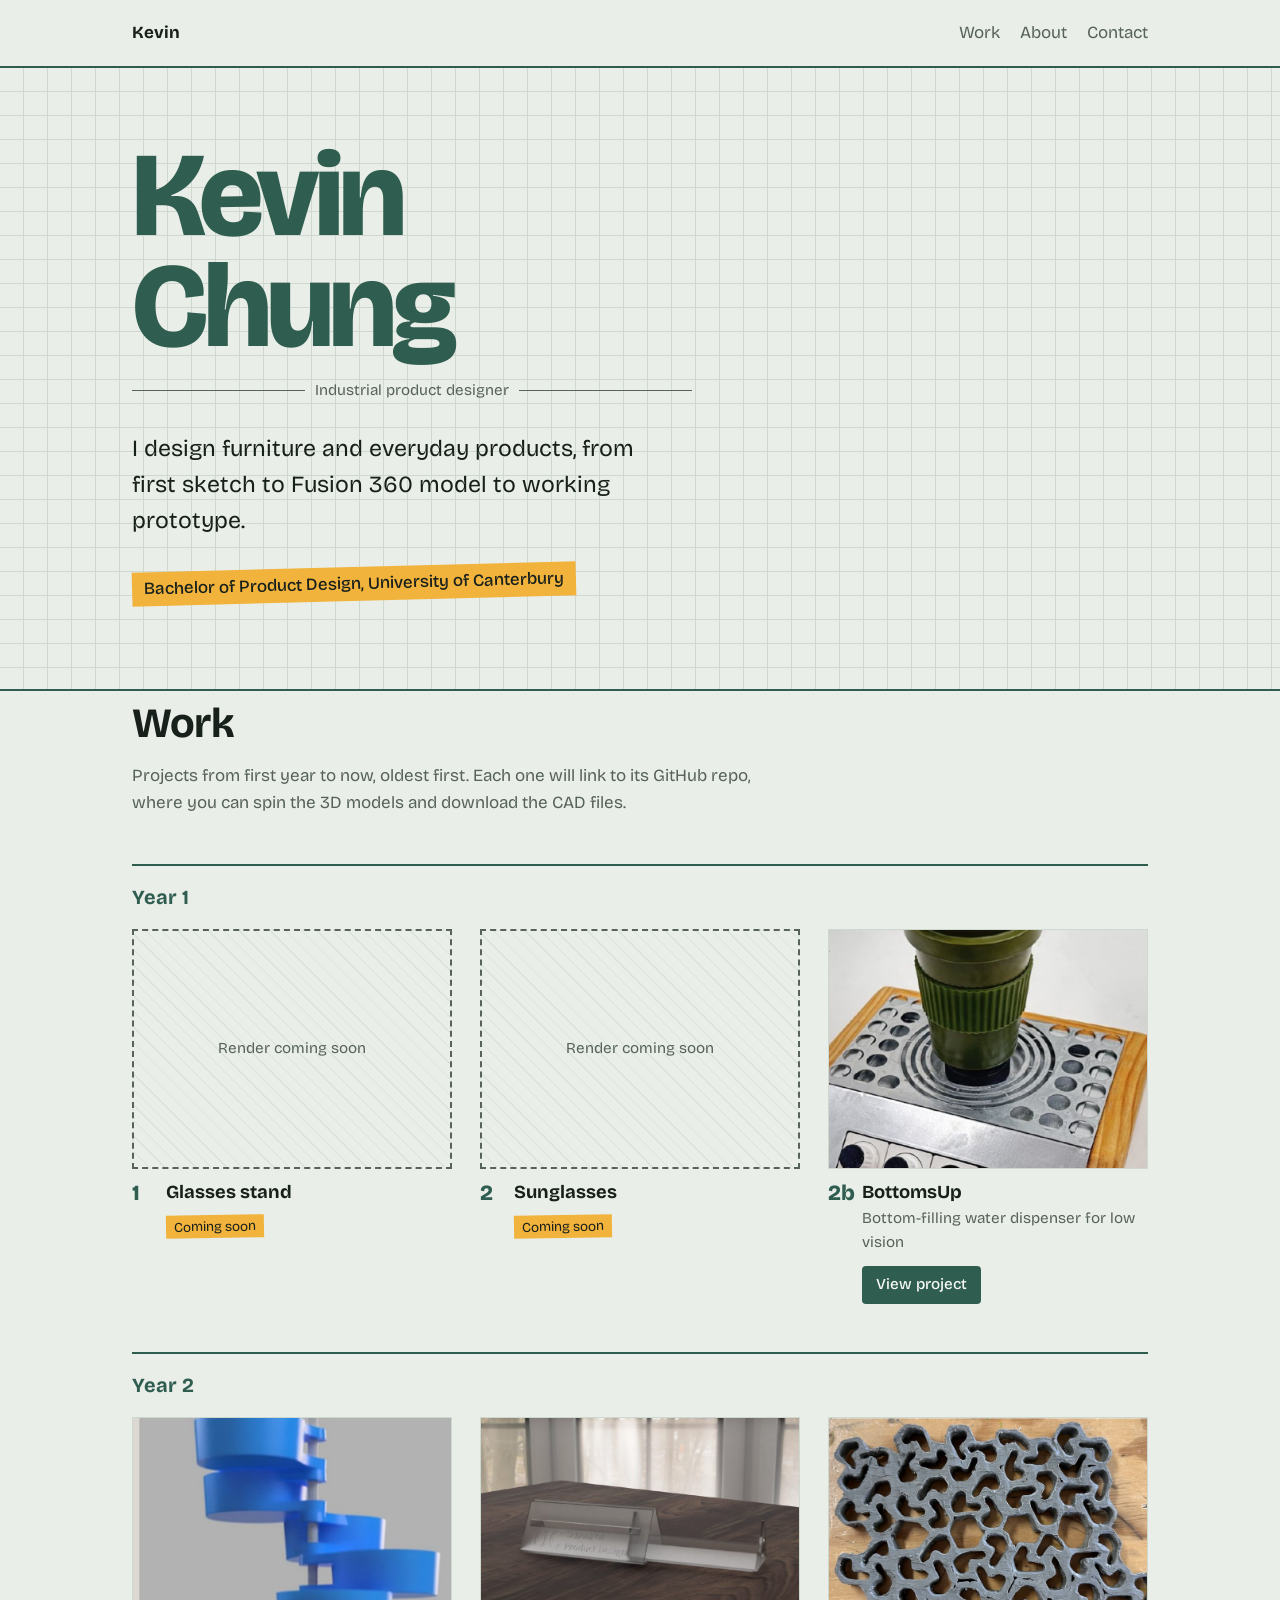
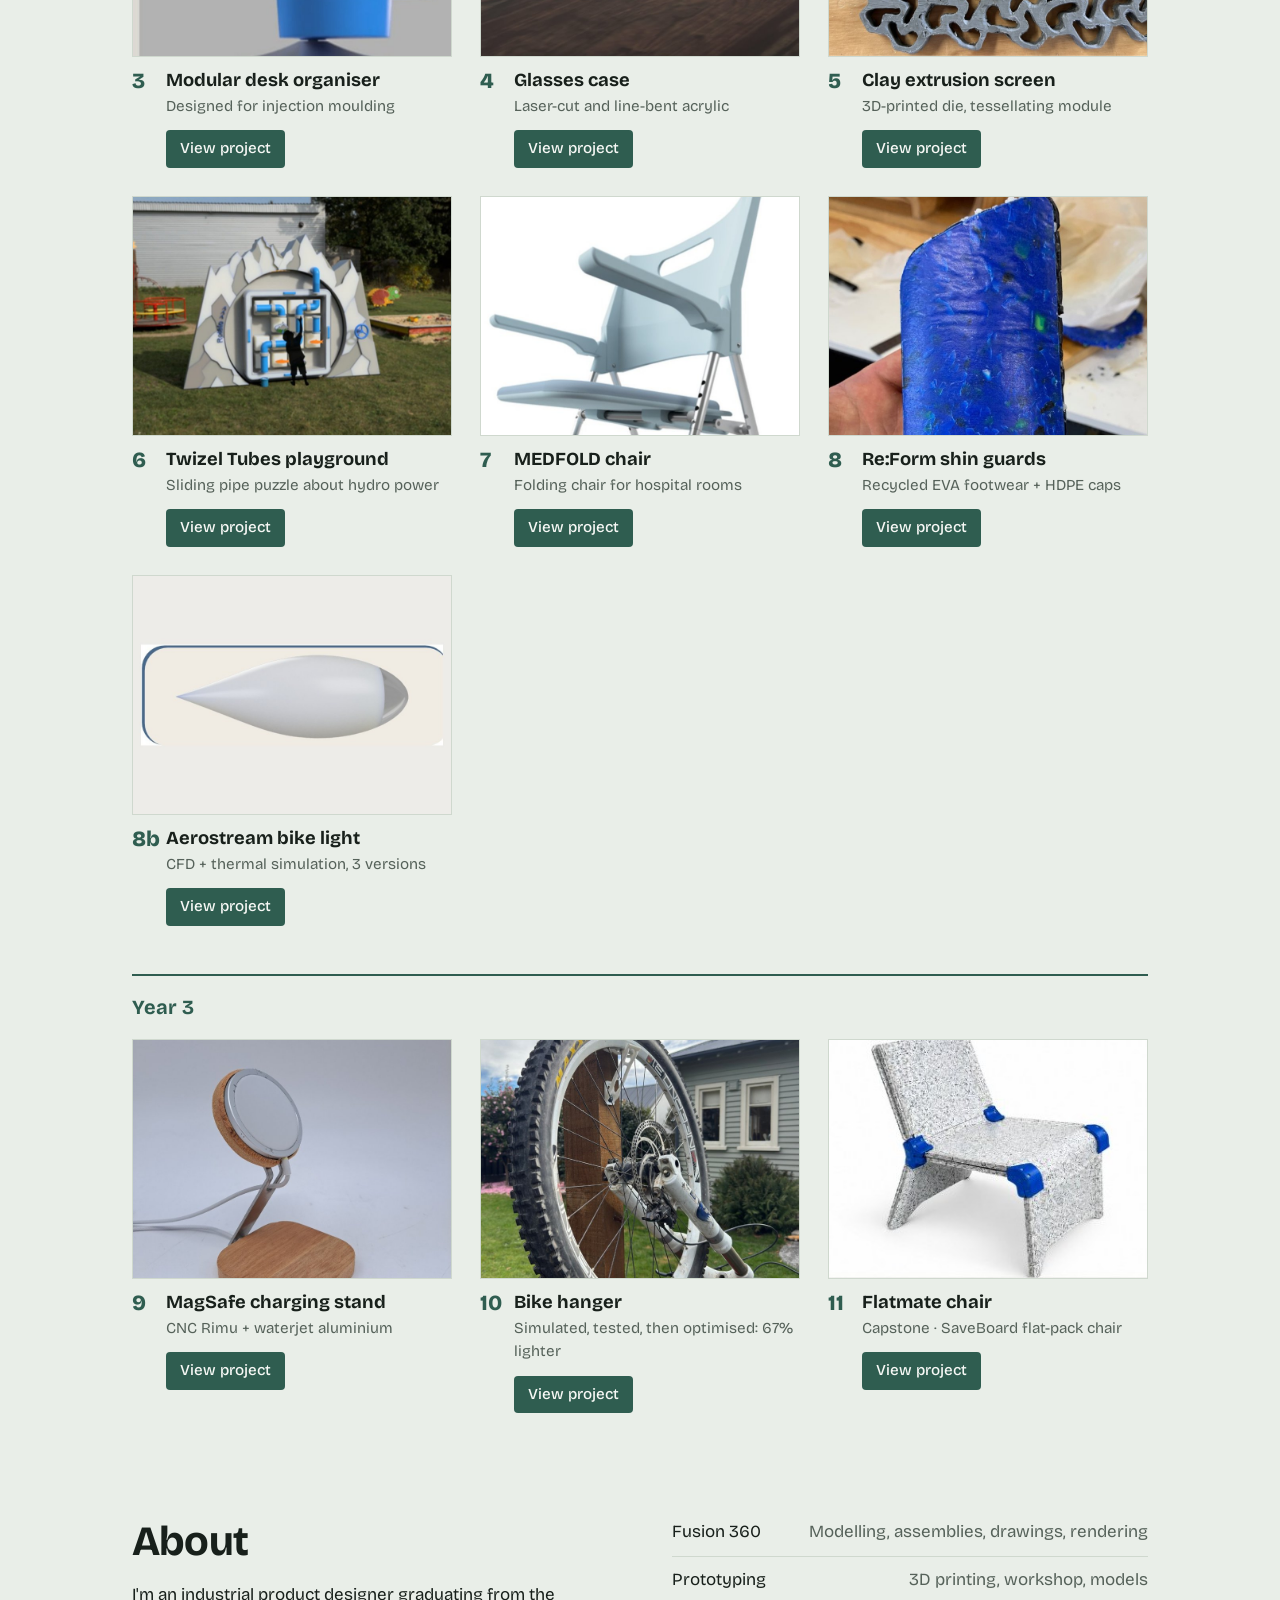
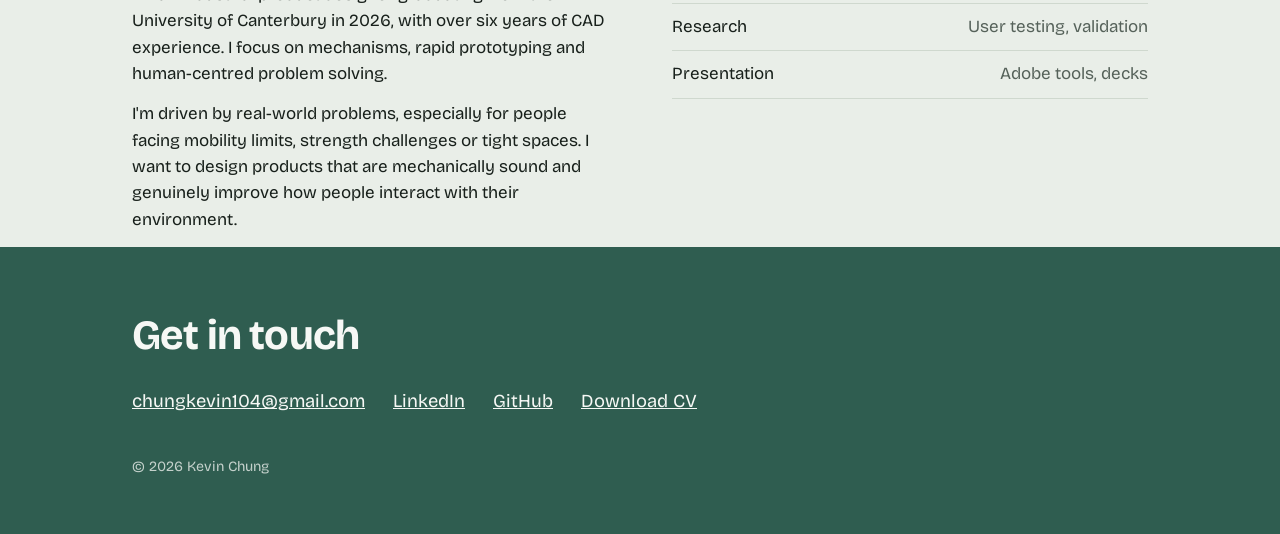
==== commit 3bf2e887: "Add BottomsUp project page Co-Authored-By: Claude Opus 5.5 <noreply@anthropic.com> Claude-Session: h" ====
--- a/index.html
+++ b/index.html
@@ -177,6 +177,15 @@
           <span class="soon">Coming soon</span>
         </div>
       </article>
+      <article class="card">
+        <a class="shot has-img" href="projects/bottomsup/"><img src="projects/bottomsup/images/card.jpg" alt="BottomsUp bottom-filling water dispenser prototype" loading="lazy"></a>
+        <div class="card-body">
+          <span class="num">2b</span>
+          <h4><a href="projects/bottomsup/">BottomsUp</a></h4>
+          <p class="note">Bottom-filling water dispenser for low vision</p>
+          <a class="btn" href="projects/bottomsup/">View project</a>
+        </div>
+      </article>
     </div>
 
     <h3 class="year">Year 2</h3>
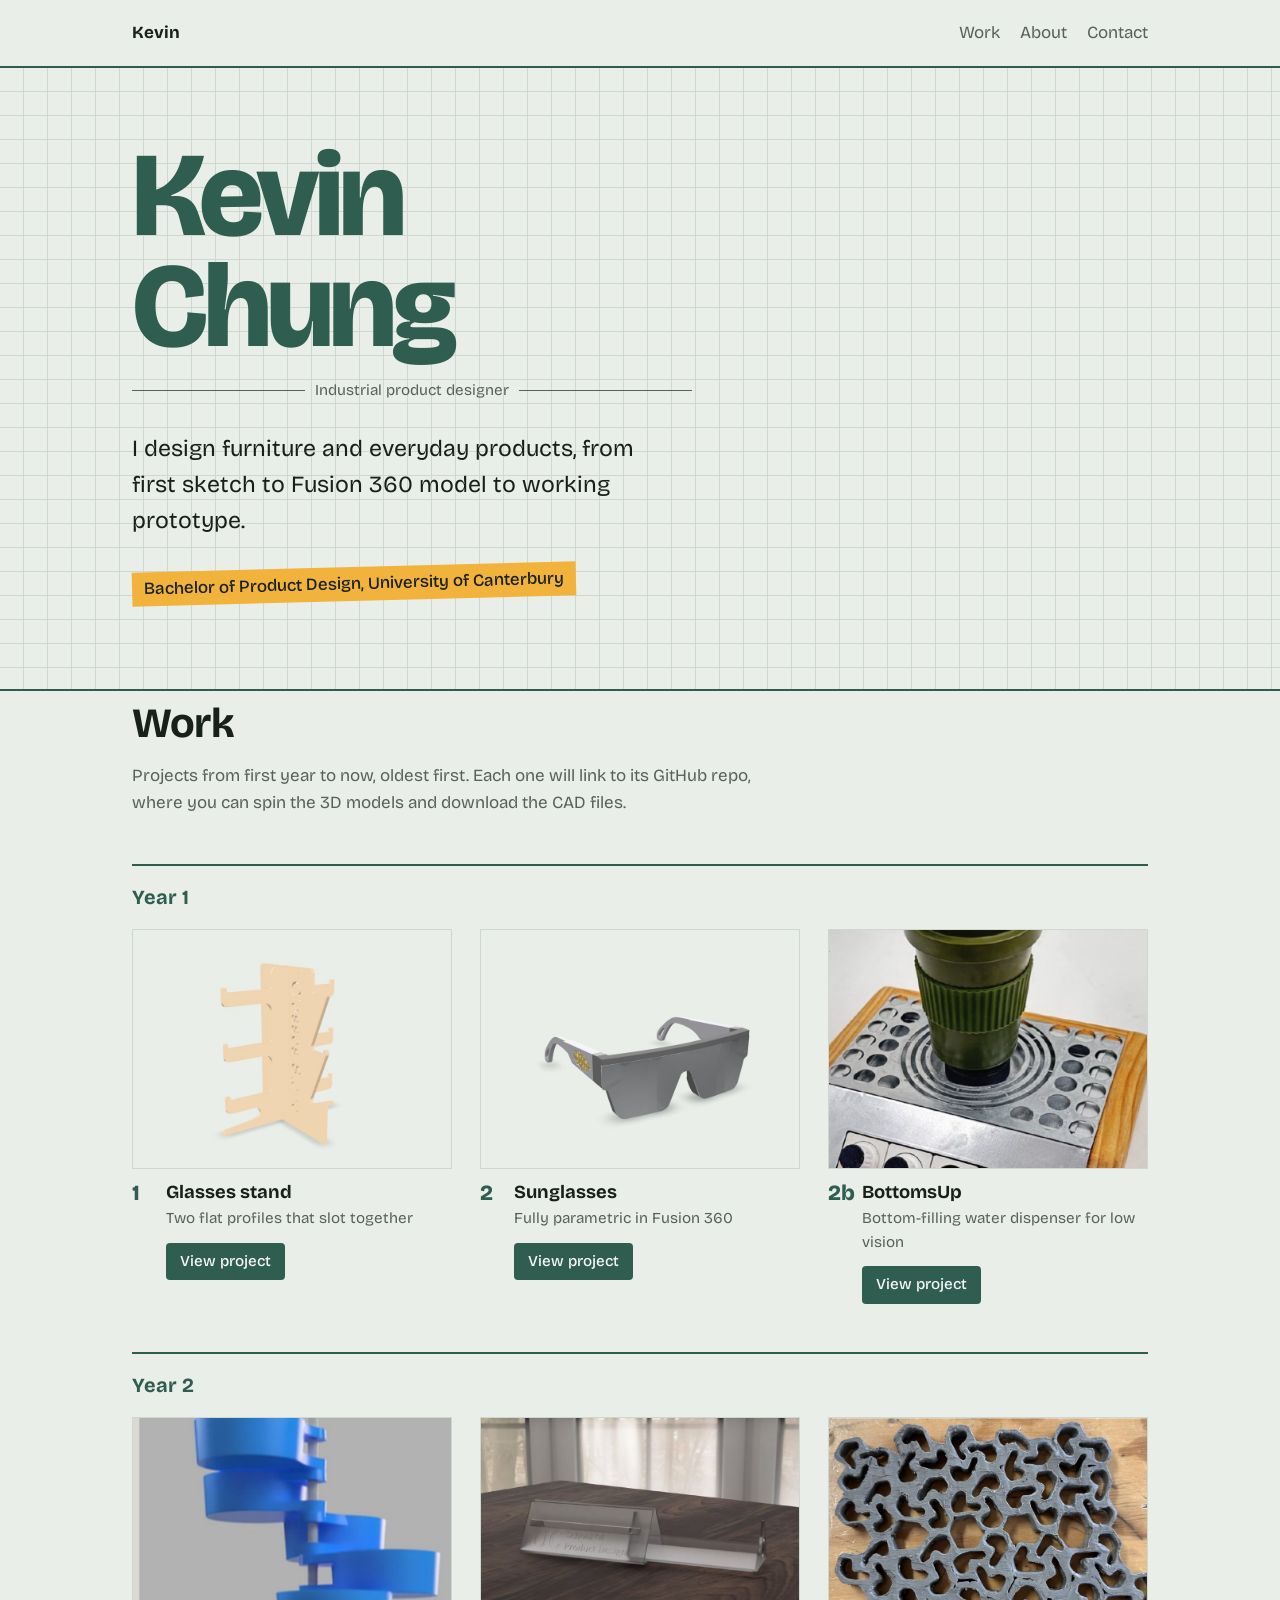
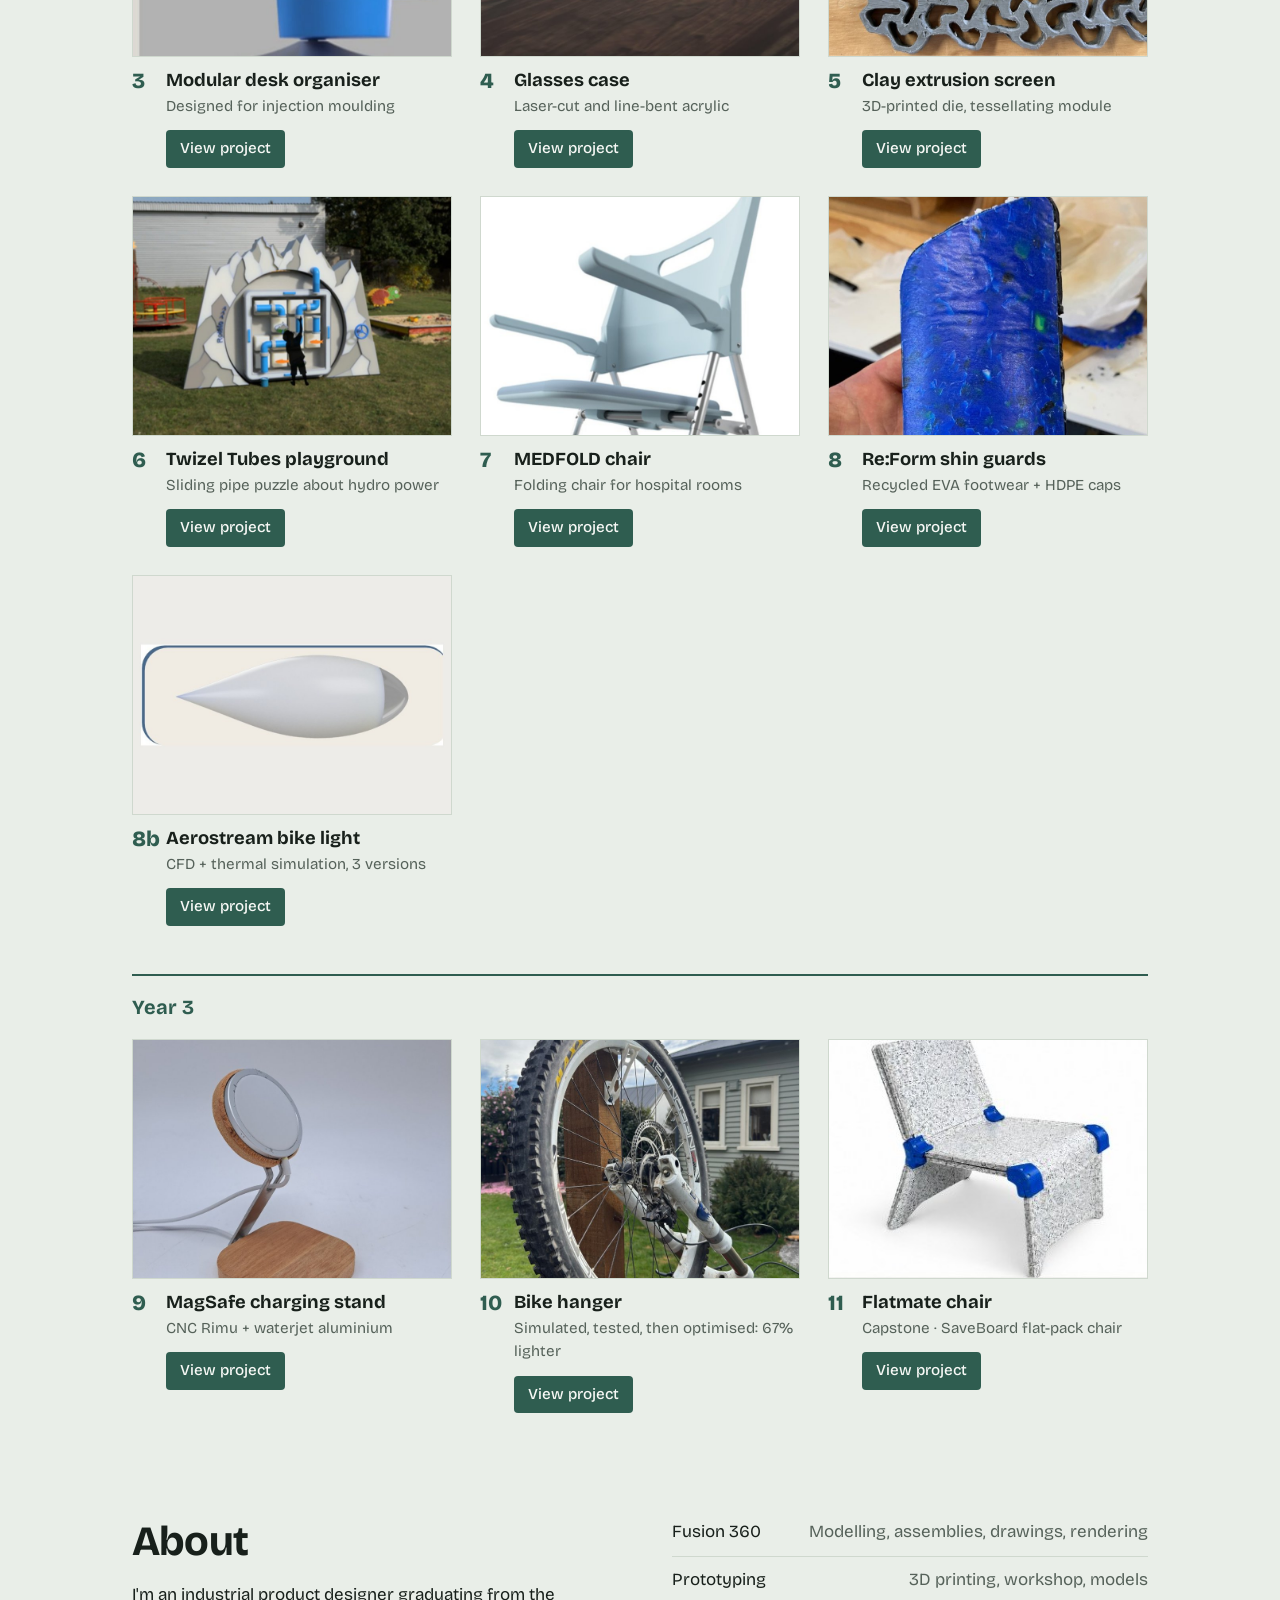
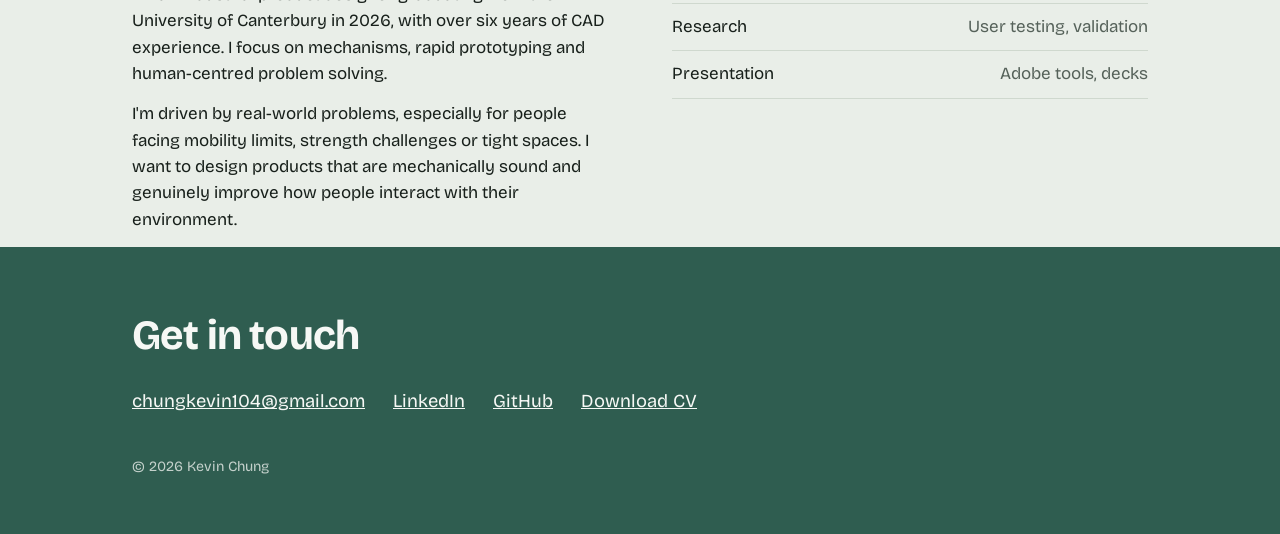
==== commit d7c77eed: "Add sunglasses + glasses stand page (PROD112) Co-Authored-By: Claude Opus 5.5 <noreply@anthropic.com" ====
--- a/index.html
+++ b/index.html
@@ -161,20 +161,22 @@
     <div class="grid">
       <!-- Project 1: when ready, swap the placeholder for <img src="images/1.jpg" alt="..."> and the "soon" span for <a class="btn" href="https://github.com/leangymfusion/REPO">View on GitHub</a> -->
       <article class="card">
-        <div class="shot">Render coming soon</div>
+        <a class="shot has-img" href="projects/glasses/#stand"><img src="projects/glasses/images/card-stand.jpg" alt="Slot-together flat glasses stand" loading="lazy"></a>
         <div class="card-body">
           <span class="num">1</span>
-          <h4>Glasses stand</h4>
-          <span class="soon">Coming soon</span>
+          <h4><a href="projects/glasses/#stand">Glasses stand</a></h4>
+          <p class="note">Two flat profiles that slot together</p>
+          <a class="btn" href="projects/glasses/#stand">View project</a>
         </div>
       </article>
       <!-- Project 2: when ready, swap the placeholder for <img src="images/2.jpg" alt="..."> and the "soon" span for <a class="btn" href="https://github.com/leangymfusion/REPO">View on GitHub</a> -->
       <article class="card">
-        <div class="shot">Render coming soon</div>
+        <a class="shot has-img" href="projects/glasses/#glasses"><img src="projects/glasses/images/card-glasses.jpg" alt="Parametric sunglasses 3D model" loading="lazy"></a>
         <div class="card-body">
           <span class="num">2</span>
-          <h4>Sunglasses</h4>
-          <span class="soon">Coming soon</span>
+          <h4><a href="projects/glasses/#glasses">Sunglasses</a></h4>
+          <p class="note">Fully parametric in Fusion 360</p>
+          <a class="btn" href="projects/glasses/#glasses">View project</a>
         </div>
       </article>
       <article class="card">
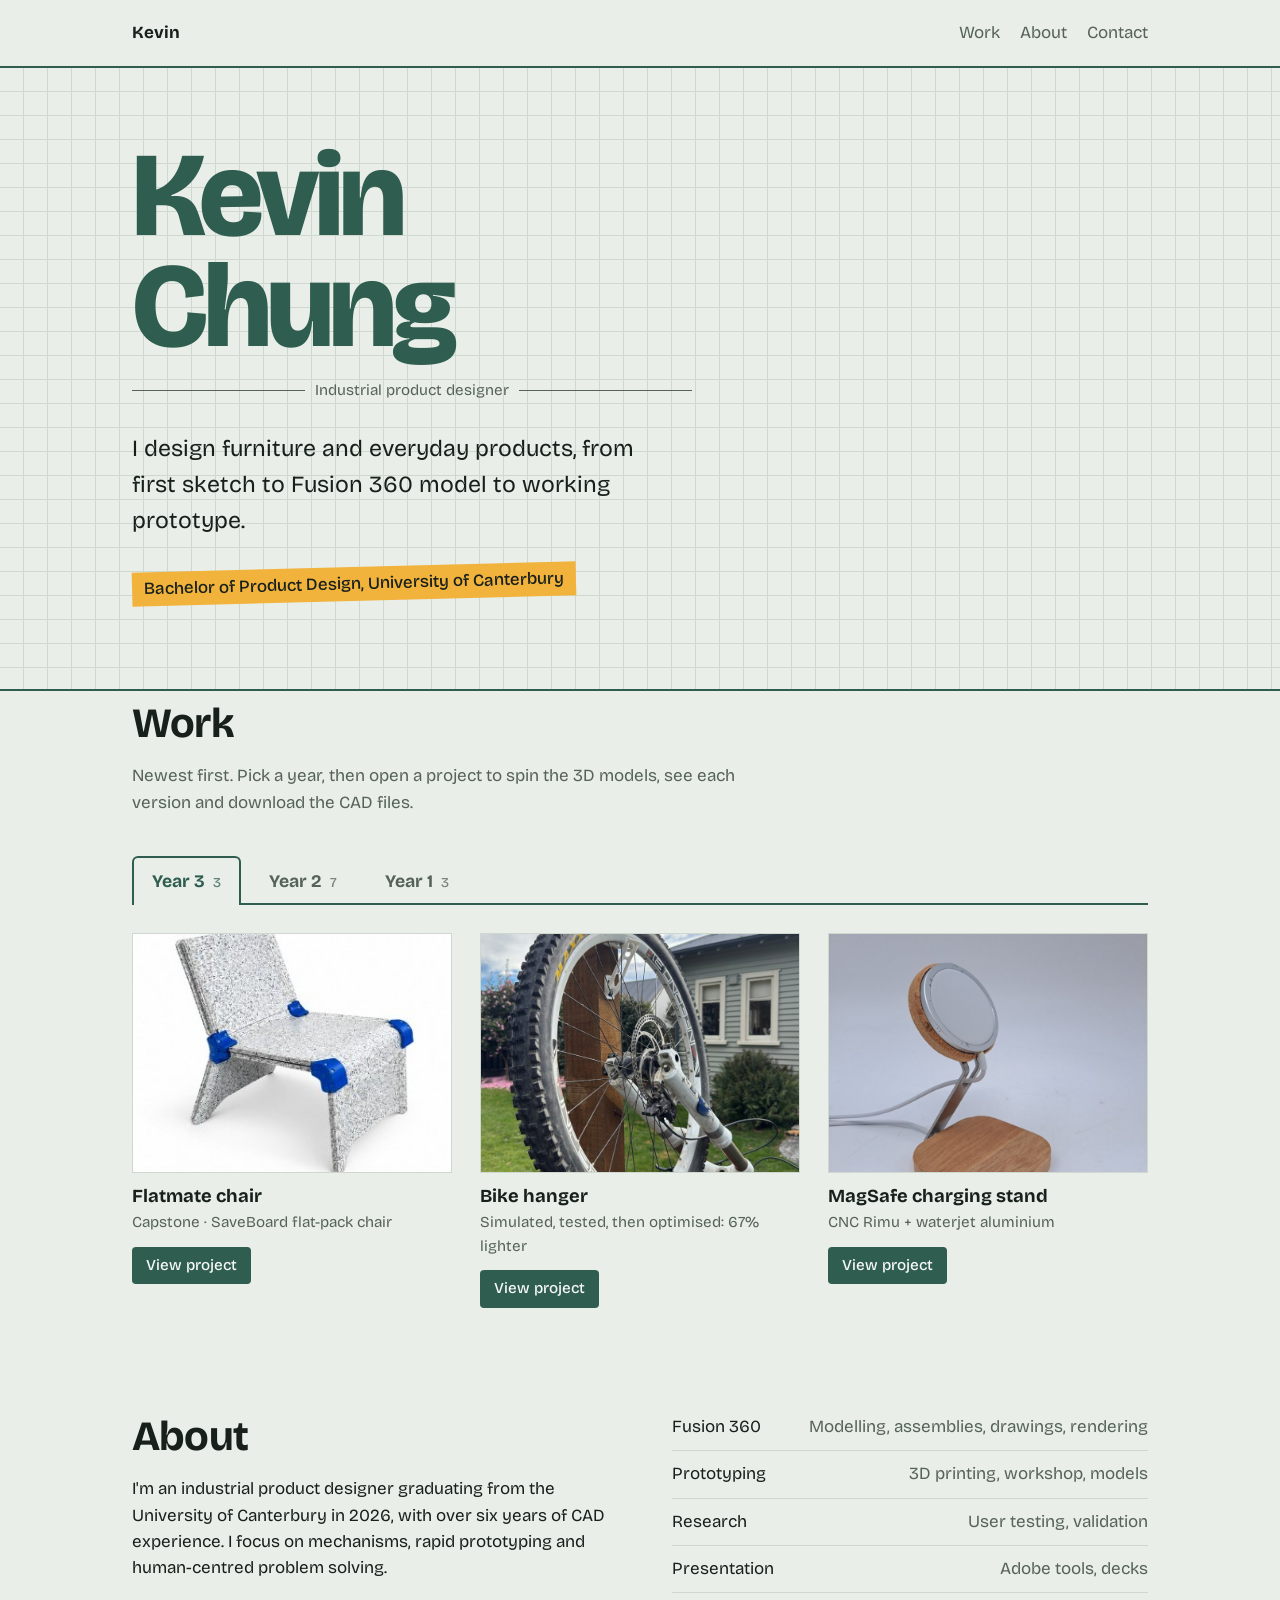
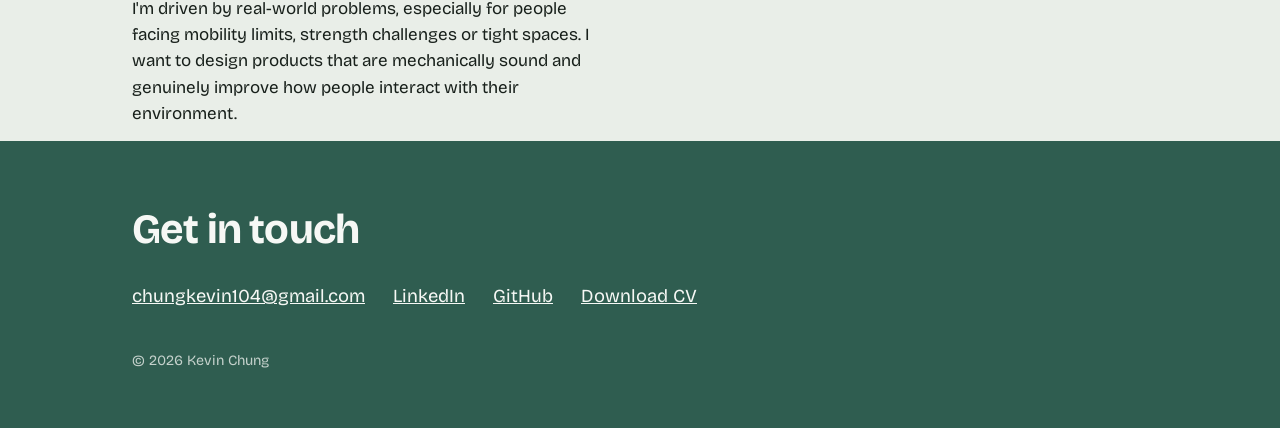
==== commit 1b310c6c: "Homepage: year tabs, newest first; new GitHub username Co-Authored-By: Claude Opus 5.5 <noreply@anth" ====
--- a/index.html
+++ b/index.html
@@ -110,8 +110,21 @@
   .year { font-size: 1.25rem; margin: 48px 0 16px; padding-top: 16px; border-top: 2px solid var(--green); color: var(--green); }
   .grid { display: grid; gap: 28px; grid-template-columns: repeat(auto-fill, minmax(240px, 1fr)); }
   .card .shot { aspect-ratio: 4 / 3; }
-  .card-body { position: relative; padding: 12px 0 0 34px; }
-  .num { position: absolute; left: 0; top: 12px; font-weight: 800; font-size: 1.35rem; line-height: 1.2; color: var(--green); }
+  .card-body { padding: 12px 0 0; }
+  .tabs { display: flex; gap: 8px; flex-wrap: wrap; margin: 0 0 28px; border-bottom: 2px solid var(--green); }
+  .tabs button {
+    font: inherit; font-weight: 700; font-size: 1.1rem; cursor: pointer;
+    background: none; color: var(--muted); border: 2px solid transparent; border-bottom: 0;
+    padding: 10px 18px; margin-bottom: -2px; border-radius: 6px 6px 0 0;
+  }
+  .tabs button span { font-weight: 500; font-size: .85rem; margin-left: 4px; opacity: .75; }
+  .tabs button:hover { color: var(--ink); }
+  .tabs button[aria-selected="true"] { color: var(--green); background: var(--mat); border-color: var(--green); }
+  .tabs button:focus-visible { outline: 3px solid var(--tape); outline-offset: 2px; }
+  .card .shot img { transition: transform .25s ease; }
+  .card .shot { overflow: hidden; }
+  .card:hover .shot img { transform: scale(1.03); }
+  @media (prefers-reduced-motion: reduce) { .card .shot img { transition: none; } }
   .card h4 { margin: 0; font-size: 1.15rem; line-height: 1.3; }
   .note { margin: 2px 0 0; color: var(--muted); font-size: .95rem; }
   .soon { display: inline-block; margin-top: 10px; font-size: .85rem; background: var(--tape); color: #18201b; padding: 1px 8px; transform: rotate(-1deg); }
@@ -155,146 +168,128 @@
 <main>
   <section id="work" class="wrap">
     <h2>Work</h2>
-    <p class="intro">Projects from first year to now, oldest first. Each one will link to its GitHub repo, where you can spin the 3D models and download the CAD files.</p>
-
-    <h3 class="year">Year 1</h3>
-    <div class="grid">
-      <!-- Project 1: when ready, swap the placeholder for <img src="images/1.jpg" alt="..."> and the "soon" span for <a class="btn" href="https://github.com/leangymfusion/REPO">View on GitHub</a> -->
+    <p class="intro">Newest first. Pick a year, then open a project to spin the 3D models, see each version and download the CAD files.</p>
+
+    <div class="tabs" role="tablist" aria-label="Projects by year">
+      <button type="button" role="tab" id="tab-3" aria-controls="year-3" aria-selected="true">Year 3 <span>3</span></button>
+      <button type="button" role="tab" id="tab-2" aria-controls="year-2" aria-selected="false" tabindex="-1">Year 2 <span>7</span></button>
+      <button type="button" role="tab" id="tab-1" aria-controls="year-1" aria-selected="false" tabindex="-1">Year 1 <span>3</span></button>
+    </div>
+    <div class="panel" role="tabpanel" id="year-3" aria-labelledby="tab-3">
+      <div class="grid">
+      <article class="card">
+        <a class="shot has-img" href="projects/flatmate/"><img src="projects/flatmate/images/card.jpg" alt="Flatmate chair 3D model" loading="lazy"></a>
+        <div class="card-body">
+          <h4><a href="projects/flatmate/">Flatmate chair</a></h4>
+          <p class="note">Capstone · SaveBoard flat-pack chair</p>
+          <a class="btn" href="projects/flatmate/">View project</a>
+        </div>
+      </article>
+      <article class="card">
+        <a class="shot has-img" href="projects/bike-hanger/"><img src="projects/bike-hanger/images/card.jpg" alt="Optimised 3D-printed bike hanger holding a mountain bike wheel" loading="lazy"></a>
+        <div class="card-body">
+          <h4><a href="projects/bike-hanger/">Bike hanger</a></h4>
+          <p class="note">Simulated, tested, then optimised: 67% lighter</p>
+          <a class="btn" href="projects/bike-hanger/">View project</a>
+        </div>
+      </article>
+      <article class="card">
+        <a class="shot has-img" href="projects/magsafe-charger/"><img src="projects/magsafe-charger/images/card.jpg" alt="Rimu and aluminium MagSafe charging stand" loading="lazy"></a>
+        <div class="card-body">
+          <h4><a href="projects/magsafe-charger/">MagSafe charging stand</a></h4>
+          <p class="note">CNC Rimu + waterjet aluminium</p>
+          <a class="btn" href="projects/magsafe-charger/">View project</a>
+        </div>
+      </article>
+      </div>
+    </div>
+    <div class="panel" role="tabpanel" id="year-2" aria-labelledby="tab-2" hidden>
+      <div class="grid">
+      <article class="card">
+        <a class="shot has-img" href="projects/bike-light/"><img src="projects/bike-light/images/card.jpg" alt="Aerostream teardrop bike light render" loading="lazy"></a>
+        <div class="card-body">
+          <h4><a href="projects/bike-light/">Aerostream bike light</a></h4>
+          <p class="note">CFD + thermal simulation, 3 versions</p>
+          <a class="btn" href="projects/bike-light/">View project</a>
+        </div>
+      </article>
+      <article class="card">
+        <a class="shot has-img" href="projects/shin-guards/"><img src="projects/shin-guards/images/card.jpg" alt="Recycled HDPE and EVA shin guard" loading="lazy"></a>
+        <div class="card-body">
+          <h4><a href="projects/shin-guards/">Re:Form shin guards</a></h4>
+          <p class="note">Recycled EVA footwear + HDPE caps</p>
+          <a class="btn" href="projects/shin-guards/">View project</a>
+        </div>
+      </article>
+      <article class="card">
+        <a class="shot has-img" href="projects/medfold/"><img src="projects/medfold/images/card.jpg" alt="MEDFOLD folding chair render" loading="lazy"></a>
+        <div class="card-body">
+          <h4><a href="projects/medfold/">MEDFOLD chair</a></h4>
+          <p class="note">Folding chair for hospital rooms</p>
+          <a class="btn" href="projects/medfold/">View project</a>
+        </div>
+      </article>
+      <article class="card">
+        <a class="shot has-img" href="projects/playground/"><img src="projects/playground/images/card.jpg" alt="Twizel Tubes playground puzzle render" loading="lazy"></a>
+        <div class="card-body">
+          <h4><a href="projects/playground/">Twizel Tubes playground</a></h4>
+          <p class="note">Sliding pipe puzzle about hydro power</p>
+          <a class="btn" href="projects/playground/">View project</a>
+        </div>
+      </article>
+      <article class="card">
+        <a class="shot has-img" href="projects/extrusion/"><img src="projects/extrusion/images/card.jpg" alt="Extruded clay modules assembled into a panel" loading="lazy"></a>
+        <div class="card-body">
+          <h4><a href="projects/extrusion/">Clay extrusion screen</a></h4>
+          <p class="note">3D-printed die, tessellating module</p>
+          <a class="btn" href="projects/extrusion/">View project</a>
+        </div>
+      </article>
+      <article class="card">
+        <a class="shot has-img" href="projects/glasses-case/"><img src="projects/glasses-case/images/card.jpg" alt="Clear acrylic telescopic glasses case render" loading="lazy"></a>
+        <div class="card-body">
+          <h4><a href="projects/glasses-case/">Glasses case</a></h4>
+          <p class="note">Laser-cut and line-bent acrylic</p>
+          <a class="btn" href="projects/glasses-case/">View project</a>
+        </div>
+      </article>
+      <article class="card">
+        <a class="shot has-img" href="projects/desk-organiser/"><img src="projects/desk-organiser/images/card.jpg" alt="Blue rotating cup desk organiser render" loading="lazy"></a>
+        <div class="card-body">
+          <h4><a href="projects/desk-organiser/">Modular desk organiser</a></h4>
+          <p class="note">Designed for injection moulding</p>
+          <a class="btn" href="projects/desk-organiser/">View project</a>
+        </div>
+      </article>
+      </div>
+    </div>
+    <div class="panel" role="tabpanel" id="year-1" aria-labelledby="tab-1" hidden>
+      <div class="grid">
+      <article class="card">
+        <a class="shot has-img" href="projects/bottomsup/"><img src="projects/bottomsup/images/card.jpg" alt="BottomsUp bottom-filling water dispenser prototype" loading="lazy"></a>
+        <div class="card-body">
+          <h4><a href="projects/bottomsup/">BottomsUp</a></h4>
+          <p class="note">Bottom-filling water dispenser for low vision</p>
+          <a class="btn" href="projects/bottomsup/">View project</a>
+        </div>
+      </article>
+      <article class="card">
+        <a class="shot has-img" href="projects/glasses/#glasses"><img src="projects/glasses/images/card-glasses.jpg" alt="Parametric sunglasses 3D model" loading="lazy"></a>
+        <div class="card-body">
+          <h4><a href="projects/glasses/#glasses">Sunglasses</a></h4>
+          <p class="note">Fully parametric in Fusion 360</p>
+          <a class="btn" href="projects/glasses/#glasses">View project</a>
+        </div>
+      </article>
       <article class="card">
         <a class="shot has-img" href="projects/glasses/#stand"><img src="projects/glasses/images/card-stand.jpg" alt="Slot-together flat glasses stand" loading="lazy"></a>
         <div class="card-body">
-          <span class="num">1</span>
           <h4><a href="projects/glasses/#stand">Glasses stand</a></h4>
           <p class="note">Two flat profiles that slot together</p>
           <a class="btn" href="projects/glasses/#stand">View project</a>
         </div>
       </article>
-      <!-- Project 2: when ready, swap the placeholder for <img src="images/2.jpg" alt="..."> and the "soon" span for <a class="btn" href="https://github.com/leangymfusion/REPO">View on GitHub</a> -->
-      <article class="card">
-        <a class="shot has-img" href="projects/glasses/#glasses"><img src="projects/glasses/images/card-glasses.jpg" alt="Parametric sunglasses 3D model" loading="lazy"></a>
-        <div class="card-body">
-          <span class="num">2</span>
-          <h4><a href="projects/glasses/#glasses">Sunglasses</a></h4>
-          <p class="note">Fully parametric in Fusion 360</p>
-          <a class="btn" href="projects/glasses/#glasses">View project</a>
-        </div>
-      </article>
-      <article class="card">
-        <a class="shot has-img" href="projects/bottomsup/"><img src="projects/bottomsup/images/card.jpg" alt="BottomsUp bottom-filling water dispenser prototype" loading="lazy"></a>
-        <div class="card-body">
-          <span class="num">2b</span>
-          <h4><a href="projects/bottomsup/">BottomsUp</a></h4>
-          <p class="note">Bottom-filling water dispenser for low vision</p>
-          <a class="btn" href="projects/bottomsup/">View project</a>
-        </div>
-      </article>
-    </div>
-
-    <h3 class="year">Year 2</h3>
-    <div class="grid">
-      <!-- Project 3: when ready, swap the placeholder for <img src="images/3.jpg" alt="..."> and the "soon" span for <a class="btn" href="https://github.com/leangymfusion/REPO">View on GitHub</a> -->
-      <article class="card">
-        <a class="shot has-img" href="projects/desk-organiser/"><img src="projects/desk-organiser/images/card.jpg" alt="Blue rotating cup desk organiser render" loading="lazy"></a>
-        <div class="card-body">
-          <span class="num">3</span>
-          <h4><a href="projects/desk-organiser/">Modular desk organiser</a></h4>
-          <p class="note">Designed for injection moulding</p>
-          <a class="btn" href="projects/desk-organiser/">View project</a>
-        </div>
-      </article>
-      <!-- Project 4: when ready, swap the placeholder for <img src="images/4.jpg" alt="..."> and the "soon" span for <a class="btn" href="https://github.com/leangymfusion/REPO">View on GitHub</a> -->
-      <article class="card">
-        <a class="shot has-img" href="projects/glasses-case/"><img src="projects/glasses-case/images/card.jpg" alt="Clear acrylic telescopic glasses case render" loading="lazy"></a>
-        <div class="card-body">
-          <span class="num">4</span>
-          <h4><a href="projects/glasses-case/">Glasses case</a></h4>
-          <p class="note">Laser-cut and line-bent acrylic</p>
-          <a class="btn" href="projects/glasses-case/">View project</a>
-        </div>
-      </article>
-      <!-- Project 5: when ready, swap the placeholder for <img src="images/5.jpg" alt="..."> and the "soon" span for <a class="btn" href="https://github.com/leangymfusion/REPO">View on GitHub</a> -->
-      <article class="card">
-        <a class="shot has-img" href="projects/extrusion/"><img src="projects/extrusion/images/card.jpg" alt="Extruded clay modules assembled into a panel" loading="lazy"></a>
-        <div class="card-body">
-          <span class="num">5</span>
-          <h4><a href="projects/extrusion/">Clay extrusion screen</a></h4>
-          <p class="note">3D-printed die, tessellating module</p>
-          <a class="btn" href="projects/extrusion/">View project</a>
-        </div>
-      </article>
-      <!-- Project 6: when ready, swap the placeholder for <img src="images/6.jpg" alt="..."> and the "soon" span for <a class="btn" href="https://github.com/leangymfusion/REPO">View on GitHub</a> -->
-      <article class="card">
-        <a class="shot has-img" href="projects/playground/"><img src="projects/playground/images/card.jpg" alt="Twizel Tubes playground puzzle render" loading="lazy"></a>
-        <div class="card-body">
-          <span class="num">6</span>
-          <h4><a href="projects/playground/">Twizel Tubes playground</a></h4>
-          <p class="note">Sliding pipe puzzle about hydro power</p>
-          <a class="btn" href="projects/playground/">View project</a>
-        </div>
-      </article>
-      <!-- Project 7: when ready, swap the placeholder for <img src="images/7.jpg" alt="..."> and the "soon" span for <a class="btn" href="https://github.com/leangymfusion/REPO">View on GitHub</a> -->
-      <article class="card">
-        <a class="shot has-img" href="projects/medfold/"><img src="projects/medfold/images/card.jpg" alt="MEDFOLD folding chair render" loading="lazy"></a>
-        <div class="card-body">
-          <span class="num">7</span>
-          <h4><a href="projects/medfold/">MEDFOLD chair</a></h4>
-          <p class="note">Folding chair for hospital rooms</p>
-          <a class="btn" href="projects/medfold/">View project</a>
-        </div>
-      </article>
-      <!-- Project 8: when ready, swap the placeholder for <img src="images/8.jpg" alt="..."> and the "soon" span for <a class="btn" href="https://github.com/leangymfusion/REPO">View on GitHub</a> -->
-      <article class="card">
-        <a class="shot has-img" href="projects/shin-guards/"><img src="projects/shin-guards/images/card.jpg" alt="Recycled HDPE and EVA shin guard" loading="lazy"></a>
-        <div class="card-body">
-          <span class="num">8</span>
-          <h4><a href="projects/shin-guards/">Re:Form shin guards</a></h4>
-          <p class="note">Recycled EVA footwear + HDPE caps</p>
-          <a class="btn" href="projects/shin-guards/">View project</a>
-        </div>
-      </article>
-      <article class="card">
-        <a class="shot has-img" href="projects/bike-light/"><img src="projects/bike-light/images/card.jpg" alt="Aerostream teardrop bike light render" loading="lazy"></a>
-        <div class="card-body">
-          <span class="num">8b</span>
-          <h4><a href="projects/bike-light/">Aerostream bike light</a></h4>
-          <p class="note">CFD + thermal simulation, 3 versions</p>
-          <a class="btn" href="projects/bike-light/">View project</a>
-        </div>
-      </article>
-    </div>
-
-    <h3 class="year">Year 3</h3>
-    <div class="grid">
-      <!-- Project 9: when ready, swap the placeholder for <img src="images/9.jpg" alt="..."> and the "soon" span for <a class="btn" href="https://github.com/leangymfusion/REPO">View on GitHub</a> -->
-      <article class="card">
-        <a class="shot has-img" href="projects/magsafe-charger/"><img src="projects/magsafe-charger/images/card.jpg" alt="Rimu and aluminium MagSafe charging stand" loading="lazy"></a>
-        <div class="card-body">
-          <span class="num">9</span>
-          <h4><a href="projects/magsafe-charger/">MagSafe charging stand</a></h4>
-          <p class="note">CNC Rimu + waterjet aluminium</p>
-          <a class="btn" href="projects/magsafe-charger/">View project</a>
-        </div>
-      </article>
-      <!-- Project 10: when ready, swap the placeholder for <img src="images/10.jpg" alt="..."> and the "soon" span for <a class="btn" href="https://github.com/leangymfusion/REPO">View on GitHub</a> -->
-      <article class="card">
-        <a class="shot has-img" href="projects/bike-hanger/"><img src="projects/bike-hanger/images/card.jpg" alt="Optimised 3D-printed bike hanger holding a mountain bike wheel" loading="lazy"></a>
-        <div class="card-body">
-          <span class="num">10</span>
-          <h4><a href="projects/bike-hanger/">Bike hanger</a></h4>
-          <p class="note">Simulated, tested, then optimised: 67% lighter</p>
-          <a class="btn" href="projects/bike-hanger/">View project</a>
-        </div>
-      </article>
-      <!-- Project 11: when ready, swap the placeholder for <img src="images/11.jpg" alt="..."> and the "soon" span for <a class="btn" href="https://github.com/leangymfusion/REPO">View on GitHub</a> -->
-      <article class="card">
-        <a class="shot has-img" href="projects/flatmate/"><img src="projects/flatmate/images/card.jpg" alt="Flatmate chair 3D model" loading="lazy"></a>
-        <div class="card-body">
-          <span class="num">11</span>
-          <h4><a href="projects/flatmate/">Flatmate chair</a></h4>
-          <p class="note">Capstone · SaveBoard flat-pack chair</p>
-          <a class="btn" href="projects/flatmate/">View project</a>
-        </div>
-      </article>
+      </div>
     </div>
   </section>
 
@@ -321,12 +316,34 @@
     <ul>
       <li><a href="mailto:chungkevin104@gmail.com">chungkevin104@gmail.com</a></li>
       <li><a href="https://www.linkedin.com/in/kevin-chung104">LinkedIn</a></li>
-      <li><a href="https://github.com/leangymfusion">GitHub</a></li>
+      <li><a href="https://github.com/kevinchungfusion">GitHub</a></li>
       <li><a href="cv.pdf">Download CV</a></li>
     </ul>
     <small>© 2026 Kevin Chung</small>
   </div>
 </footer>
 
+<script>
+  const tabs = [...document.querySelectorAll('[role="tab"]')];
+  function show(tab, focus) {
+    tabs.forEach(t => {
+      const on = t === tab;
+      t.setAttribute('aria-selected', on);
+      t.tabIndex = on ? 0 : -1;
+      document.getElementById(t.getAttribute('aria-controls')).hidden = !on;
+    });
+    if (focus) tab.focus();
+  }
+  tabs.forEach((t, i) => {
+    t.addEventListener('click', () => { show(t); history.replaceState(null, '', '#' + t.getAttribute('aria-controls')); });
+    t.addEventListener('keydown', e => {
+      const d = e.key === 'ArrowRight' ? 1 : e.key === 'ArrowLeft' ? -1 : 0;
+      if (d) { const n = tabs[(i + d + tabs.length) % tabs.length]; show(n, true); history.replaceState(null, '', '#' + n.getAttribute('aria-controls')); }
+    });
+  });
+  const fromHash = tabs.find(t => '#' + t.getAttribute('aria-controls') === location.hash);
+  if (fromHash) { show(fromHash); document.getElementById('work').scrollIntoView(); }
+</script>
+
 </body>
 </html>
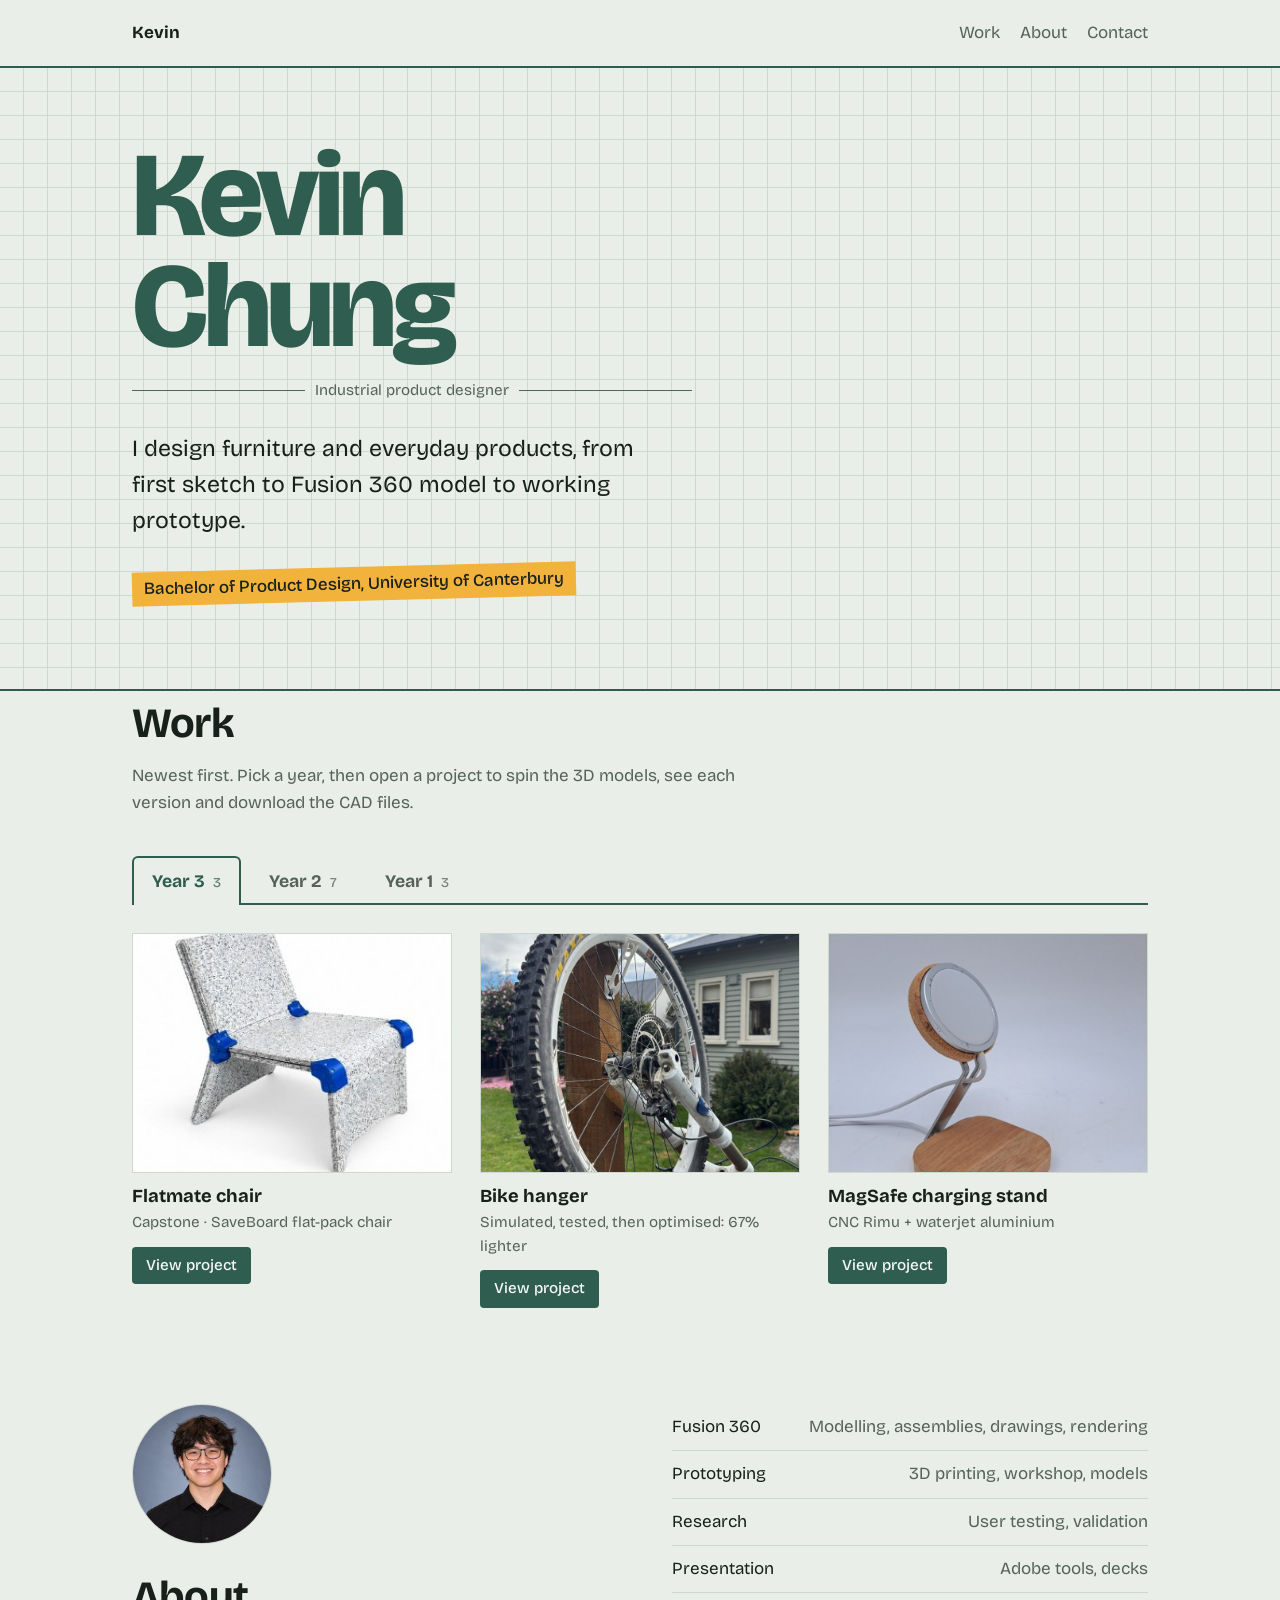
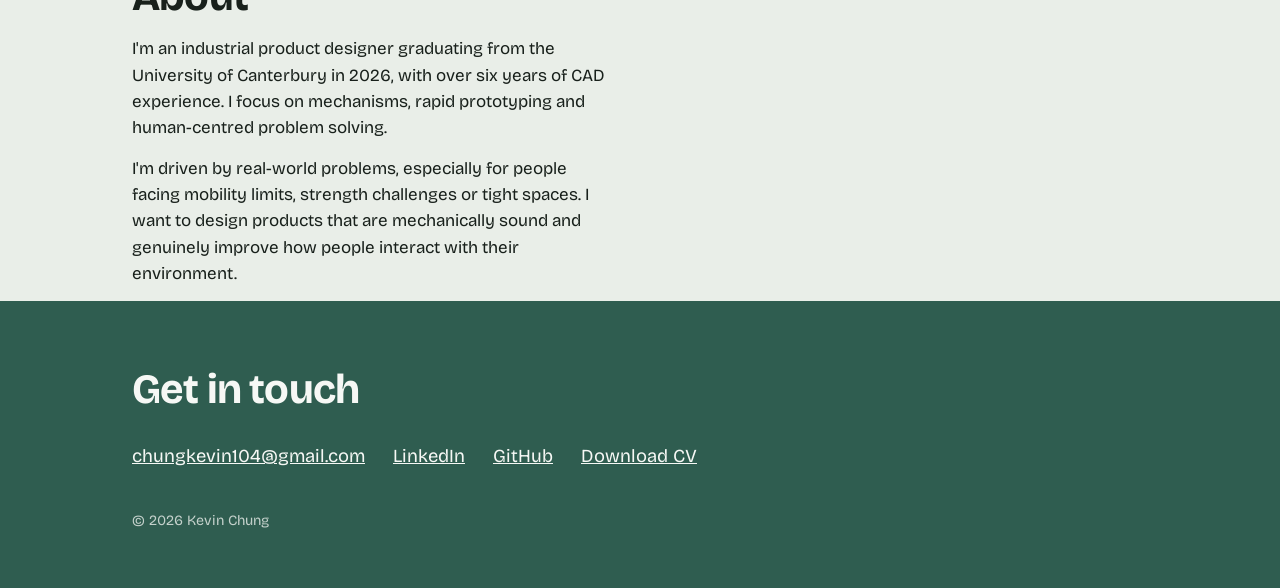
==== commit b78a1211: "Add headshot to About section Co-Authored-By: Claude Opus 5.5 <noreply@anthropic.com> Claude-Session" ====
--- a/index.html
+++ b/index.html
@@ -134,6 +134,7 @@
   .about { display: grid; gap: 32px; }
   @media (min-width: 760px) { .about { grid-template-columns: 1fr 1fr; gap: 64px; } }
   .about p { max-width: 52ch; margin: 0 0 14px; }
+  .headshot { width: 140px; height: 140px; border-radius: 50%; object-fit: cover; display: block; margin: 0 0 20px; border: 1px solid var(--grid); }
   .skills { list-style: none; padding: 0; margin: 0; }
   .skills li { padding: 10px 0; border-bottom: 1px solid var(--grid); display: flex; justify-content: space-between; gap: 16px; }
   .skills li span:last-child { color: var(--muted); text-align: right; }
@@ -296,6 +297,7 @@
   <section id="about" class="wrap">
     <div class="about">
       <div>
+        <img class="headshot" src="img/kevin.jpg" alt="Kevin Chung" width="140" height="140" loading="lazy">
         <h2>About</h2>
         <p>I'm an industrial product designer graduating from the University of Canterbury in 2026, with over six years of CAD experience. I focus on mechanisms, rapid prototyping and human-centred problem solving.</p>
         <p>I'm driven by real-world problems, especially for people facing mobility limits, strength challenges or tight spaces. I want to design products that are mechanically sound and genuinely improve how people interact with their environment.</p>
